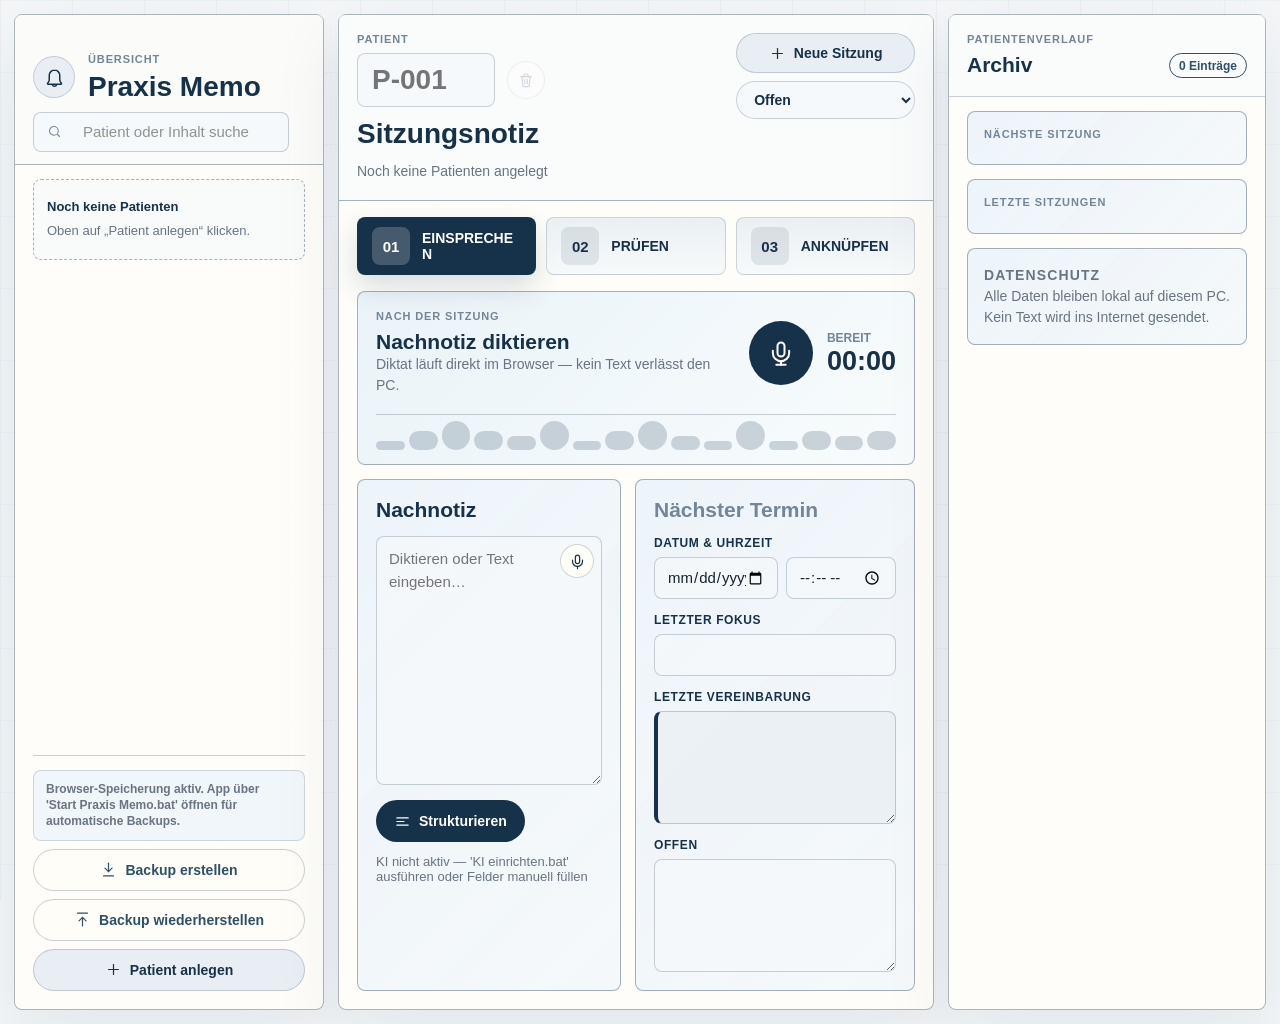
==== index.html @ d96a5ecb "Security-Härtung: Host/Origin-Schutz, OpenAI-Pfad entfernt - DNS-Rebinding-Guard (Host-Header muss L" ====
<!doctype html>
<html lang="de">
  <head>
    <meta charset="UTF-8" />
    <meta name="viewport" content="width=device-width, initial-scale=1.0" />
    <title>Praxis Memo</title>
    <link rel="stylesheet" href="styles.css" />
  </head>
  <body>
    <div class="page-texture" aria-hidden="true"></div>

    <div class="app-frame">
      <aside class="sidebar" aria-label="Patientenauswahl">
        <div class="sidebar-header">
          <div class="brand">
            <div class="brand-mark" aria-hidden="true">
              <svg viewBox="0 0 24 24">
                <path d="M12 3.5c-3.3 0-6 2.7-6 6v5.1c0 1.2-.5 2.4-1.4 3.3l-.4.4c-.5.5-.2 1.3.5 1.3h14.6c.7 0 1-.8.5-1.3l-.4-.4c-.9-.9-1.4-2.1-1.4-3.3V9.5c0-3.3-2.7-6-6-6Z"></path>
                <path d="M9.5 20.2a2.7 2.7 0 0 0 5 0"></path>
              </svg>
            </div>
            <div>
              <p class="eyebrow">Übersicht</p>
              <h1>Praxis Memo</h1>
            </div>
          </div>

          <label class="search-shell">
            <svg viewBox="0 0 24 24" aria-hidden="true">
              <circle cx="11" cy="11" r="7"></circle>
              <path d="m20 20-3.2-3.2"></path>
            </svg>
            <input id="patientSearch" type="search" placeholder="Patient oder Inhalt suchen" autocomplete="off" />
          </label>
        </div>

        <div class="patient-list" id="patientList"></div>

        <div class="side-actions">
          <div class="storage-status" id="storageStatus">Verbindung wird geprüft…</div>
          <button class="quiet-action" type="button" id="backupButton">
            <svg viewBox="0 0 24 24" aria-hidden="true">
              <path d="M12 3v12"></path>
              <path d="m7 10 5 5 5-5"></path>
              <path d="M5 21h14"></path>
            </svg>
            Backup erstellen
          </button>
          <button class="quiet-action" type="button" id="restoreButton">
            <svg viewBox="0 0 24 24" aria-hidden="true">
              <path d="M12 21v-12"></path>
              <path d="m7 14 5-5 5 5"></path>
              <path d="M5 3h14"></path>
            </svg>
            Backup wiederherstellen
          </button>
          <input type="file" id="restoreInput" accept="application/json" hidden />
          <button class="soft-action" type="button" id="addPatientButton">
            <svg viewBox="0 0 24 24" aria-hidden="true">
              <path d="M12 5v14"></path>
              <path d="M5 12h14"></path>
            </svg>
            Patient anlegen
          </button>
        </div>
      </aside>

      <main class="workspace">
        <header class="topbar">
          <div class="hero-copy">
            <p class="eyebrow">Patient</p>
            <div class="compact-title">
              <input id="patientIdInput" class="patient-id-input" type="text" aria-label="Patientenkürzel" placeholder="P-001" />
              <button class="delete-patient-button" id="deletePatientButton" type="button" aria-label="Patient löschen" title="Patient löschen">
                <svg viewBox="0 0 24 24" aria-hidden="true">
                  <path d="M4 7h16"></path>
                  <path d="M9 7V5a2 2 0 0 1 2-2h2a2 2 0 0 1 2 2v2"></path>
                  <path d="M18 7l-1 13a2 2 0 0 1-2 2H9a2 2 0 0 1-2-2L6 7"></path>
                  <path d="M10 11v7"></path>
                  <path d="M14 11v7"></path>
                </svg>
              </button>
              <h2>Sitzungsnotiz</h2>
            </div>
            <p class="muted" id="patientMeta">Kein Patient ausgewählt</p>
          </div>
          <div class="top-actions">
            <button class="soft-action new-session-action" type="button" id="newSessionButton">
              <svg viewBox="0 0 24 24" aria-hidden="true">
                <path d="M12 5v14"></path>
                <path d="M5 12h14"></path>
              </svg>
              Neue Sitzung
            </button>
            <div class="status-help">
              <select id="statusSelect" class="status-select" aria-label="Bearbeitungsstatus" aria-describedby="statusTooltip">
                <option value="Offen">Offen</option>
                <option value="Entwurf">Entwurf</option>
                <option value="Geprüft">Geprüft</option>
              </select>
              <div class="status-tooltip" id="statusTooltip" role="tooltip">
                <p><strong>Offen</strong> muss noch ergänzt werden.</p>
                <p><strong>Entwurf</strong> ist gespeichert, aber nicht fachlich geprüft.</p>
                <p><strong>Geprüft</strong> wurde bewusst kontrolliert.</p>
              </div>
            </div>
          </div>
        </header>

        <nav class="workflow-nav" aria-label="Workflow">
          <button class="workflow-step active" type="button" data-step="record">
            <span>01</span>
            <strong>Einsprechen</strong>
          </button>
          <button class="workflow-step" type="button" data-step="review">
            <span>02</span>
            <strong>Prüfen</strong>
          </button>
          <button class="workflow-step" type="button" data-step="prep">
            <span>03</span>
            <strong>Anknüpfen</strong>
          </button>
        </nav>

        <section class="step-panel active" id="recordPanel" aria-label="Einsprechen">
          <div class="record-panel">
            <div>
              <p class="eyebrow">Nach der Sitzung</p>
              <h3>Nachnotiz diktieren</h3>
              <p class="muted">Diktat läuft direkt im Browser — kein Text verlässt den PC.</p>
            </div>

            <div class="recorder">
              <button class="record-button" id="recordButton" type="button" aria-label="Diktat starten">
                <svg viewBox="0 0 24 24" aria-hidden="true">
                  <path d="M12 3a3 3 0 0 0-3 3v6a3 3 0 0 0 6 0V6a3 3 0 0 0-3-3Z"></path>
                  <path d="M19 10v2a7 7 0 0 1-14 0v-2"></path>
                  <path d="M12 19v3"></path>
                  <path d="M8 22h8"></path>
                </svg>
              </button>
              <div>
                <span id="recordStatus">Bereit</span>
                <strong id="recordTimer">00:00</strong>
              </div>
            </div>

            <div class="wave" id="waveform" aria-hidden="true">
              <span></span><span></span><span></span><span></span><span></span><span></span><span></span><span></span>
              <span></span><span></span><span></span><span></span><span></span><span></span><span></span><span></span>
            </div>
          </div>

          <div class="editor-grid">
            <article class="panel transcript-panel">
              <div class="panel-head">
                <div>
                  <h3>Nachnotiz</h3>
                </div>
              </div>
              <textarea id="transcriptInput" class="large-input" data-field="transcript" rows="10" placeholder="Diktieren oder Text eingeben…"></textarea>
              <div class="action-row">
                <button class="primary-action" type="button" id="structureButton">
                  <svg viewBox="0 0 24 24" aria-hidden="true">
                    <path d="M4 7h16"></path>
                    <path d="M4 12h10"></path>
                    <path d="M4 17h16"></path>
                  </svg>
                  Strukturieren
                </button>
                <span id="processingStatus">Noch nicht verarbeitet</span>
                <span class="ki-status" id="kiStatus"></span>
                <span class="length-warning" id="lengthWarning"></span>
              </div>
            </article>

            <article class="panel details-panel no-field-dictation">
              <h3>Nächster Termin</h3>
              <div class="field">
                <span>Datum &amp; Uhrzeit</span>
                <div class="date-time-row">
                  <label>
                    <span class="sr-only">Datum des Folgetermins</span>
                    <input type="date" data-field="nextDate" />
                  </label>
                  <label>
                    <span class="sr-only">Uhrzeit des Folgetermins</span>
                    <input type="time" data-field="nextTime" />
                  </label>
                </div>
              </div>
              <label class="field">
                <span>Letzter Fokus</span>
                <input type="text" data-field="focus" />
              </label>
              <label class="field important-field">
                <span>Letzte Vereinbarung</span>
                <textarea data-field="agreement" rows="4"></textarea>
              </label>
              <label class="field">
                <span>Offen</span>
                <textarea data-field="open" rows="4"></textarea>
              </label>
            </article>
          </div>
        </section>

        <section class="step-panel" id="reviewPanel" aria-label="Prüfen">
          <article class="panel">
            <div class="panel-head">
              <div>
                <p class="eyebrow">Geprüfter Entwurf</p>
                <h3>Strukturierte Nachnotiz</h3>
              </div>
              <button class="primary-action" type="button" id="approveButton">
                <svg viewBox="0 0 24 24" aria-hidden="true">
                  <path d="m20 6-11 11-5-5"></path>
                </svg>
                Geprüft speichern
              </button>
            </div>

            <div class="summary-editor">
              <label class="summary-card">
                <span>Kernpunkte</span>
                <textarea data-summary="core" rows="5"></textarea>
              </label>
              <label class="summary-card priority">
                <span>Absprachen</span>
                <textarea data-summary="agreement" rows="5"></textarea>
              </label>
              <label class="summary-card priority">
                <span>Offene Punkte</span>
                <textarea data-summary="open" rows="5"></textarea>
              </label>
              <label class="summary-card">
                <span>Beobachtungsfokus</span>
                <textarea data-summary="watch" rows="5"></textarea>
              </label>
            </div>
          </article>
        </section>

        <section class="step-panel" id="prepPanel" aria-label="Anknüpfen">
          <div class="prep-grid">
            <article class="panel prep-focus">
              <p class="eyebrow">Vor dem Termin</p>
              <h3>Vorbereitung</h3>
              <label class="field important-field">
                <span>Woran direkt anknüpfen?</span>
                <textarea data-prep="anchor" rows="4"></textarea>
              </label>
              <label class="field">
                <span>Zu Beginn fragen</span>
                <textarea data-prep="opening" rows="4"></textarea>
              </label>
              <label class="field">
                <span>Vorsicht / fachlich prüfen</span>
                <textarea data-prep="caution" rows="4"></textarea>
              </label>
            </article>

            <article class="panel history-panel">
              <div class="panel-head">
                <div>
                  <p class="eyebrow">Archiv</p>
                  <h3>Verlauf</h3>
                </div>
                <span class="status-badge" id="sessionCountBadge">0 Einträge</span>
              </div>
              <div class="session-timeline" id="sessionHistory" aria-label="Archivierte Sitzungen"></div>
            </article>
          </div>
        </section>
      </main>

      <aside class="context-panel" aria-label="Kurzkontext">
        <div class="context-heading">
          <p class="eyebrow">Patientenverlauf</p>
          <div class="context-heading-row">
            <h2>Archiv</h2>
            <span class="status-badge" id="contextSessionCount">0 Einträge</span>
          </div>
        </div>

        <article class="context-block priority-context">
          <p class="eyebrow">Nächste Sitzung</p>
          <div class="prep-brief" id="contextPrepBrief"></div>
        </article>

        <article class="context-block">
          <p class="eyebrow">Letzte Sitzungen</p>
          <div class="compact-history" id="contextHistory"></div>
        </article>

        <article class="context-block privacy-context">
          <p class="eyebrow">Datenschutz</p>
          <p>Alle Daten bleiben lokal auf diesem PC. Kein Text wird ins Internet gesendet.</p>
        </article>
      </aside>
    </div>

    <div class="toast" id="toast" role="status" aria-live="polite"></div>

    <script src="app.js"></script>
  </body>
</html>
---- styles.css ----
:root {
  --page: #f4f6f8;
  --paper: #fffefd;
  --paper-soft: #f1f5f8;
  --sage: #dbe5ec;
  --sage-soft: #e8eef3;
  --sage-pale: #f6f9fb;
  --box-blue: rgba(235, 243, 249, 0.88);
  --box-blue-soft: rgba(244, 248, 251, 0.9);
  --forest: #16324a;
  --forest-soft: #2d506a;
  --moss: #718698;
  --mint: #cbd8e2;
  --stone: #687582;
  --ink: #17222d;
  --line: rgba(22, 50, 74, 0.22);
  --line-strong: rgba(22, 50, 74, 0.36);
  --amber: #8b6a37;
  --red: #9c4f45;
  --shadow: 0 24px 70px rgba(22, 50, 74, 0.08);
  --radius: 8px;
  --text-eyebrow: 11px;
  --text-label: 12px;
  --text-small: 13px;
  --text-body: 14px;
  --text-field: 15px;
  --text-list-title: 18px;
  --text-card-title: 21px;
  --text-page-title: 28px;
  --text-counter: 27px;
  color-scheme: light;
}

* {
  box-sizing: border-box;
}

html {
  min-height: 100%;
}

body {
  min-height: 100vh;
  margin: 0;
  overflow-x: hidden;
  background: var(--page);
  color: var(--ink);
  font-family: -apple-system, BlinkMacSystemFont, "SF Pro Text", "Segoe UI", sans-serif;
  font-size: var(--text-body);
  letter-spacing: 0;
}

body::before {
  position: fixed;
  inset: 0;
  z-index: -2;
  background:
    linear-gradient(90deg, rgba(22, 50, 74, 0.032) 1px, transparent 1px) 0 0 / 72px 72px,
    linear-gradient(180deg, rgba(22, 50, 74, 0.026) 1px, transparent 1px) 0 0 / 72px 72px;
  content: "";
}

button,
input,
textarea,
select {
  font: inherit;
}

button {
  cursor: pointer;
}

button,
input,
textarea,
select {
  outline: none;
}

button:focus-visible,
input:focus-visible,
textarea:focus-visible,
select:focus-visible {
  outline: 2px solid rgba(22, 50, 74, 0.42);
  outline-offset: 2px;
}

textarea {
  resize: vertical;
}

svg {
  display: block;
  fill: none;
  stroke: currentColor;
  stroke-linecap: round;
  stroke-linejoin: round;
  stroke-width: 1.7;
}

.sr-only {
  position: absolute;
  width: 1px;
  height: 1px;
  padding: 0;
  overflow: hidden;
  clip: rect(0, 0, 0, 0);
  white-space: nowrap;
  border: 0;
}

.page-texture {
  position: fixed;
  inset: 0;
  z-index: -1;
  opacity: 0.14;
  pointer-events: none;
  background-image:
    repeating-linear-gradient(0deg, rgba(255, 255, 255, 0.5) 0 1px, transparent 1px 4px),
    repeating-linear-gradient(90deg, rgba(22, 50, 74, 0.03) 0 1px, transparent 1px 5px);
  mix-blend-mode: multiply;
}

.app-frame {
  display: grid;
  grid-template-columns: 310px minmax(0, 1fr) 318px;
  gap: 14px;
  min-height: 100vh;
  padding: 14px;
}

.sidebar,
.workspace,
.context-panel {
  min-width: 0;
  border: 1px solid var(--line-strong);
  border-radius: var(--radius);
  background: rgba(255, 254, 249, 0.9);
  box-shadow: var(--shadow);
}

.sidebar {
  display: flex;
  flex-direction: column;
  gap: 14px;
  padding: 18px;
}

.sidebar-header {
  display: grid;
  gap: 10px;
  min-height: 150px;
  margin: -18px -18px 0;
  padding: 38px 18px 12px;
  border-bottom: 1px solid var(--line-strong);
  background: rgba(246, 249, 251, 0.45);
}

.brand {
  display: flex;
  align-items: center;
  gap: 13px;
}

.brand-mark {
  display: grid;
  width: 42px;
  height: 42px;
  flex: 0 0 auto;
  place-items: center;
  border: 1px solid rgba(22, 50, 74, 0.18);
  border-radius: 50%;
  background: var(--sage-soft);
  color: var(--forest);
}

.brand-mark svg {
  width: 21px;
  height: 21px;
}

.eyebrow {
  margin: 0 0 7px;
  color: var(--moss);
  font-size: var(--text-eyebrow);
  font-weight: 730;
  letter-spacing: 0.08em;
  line-height: 1.2;
  text-transform: uppercase;
}

h1,
h2,
h3,
p {
  margin-top: 0;
}

h1,
h2,
h3 {
  color: var(--forest);
  font-family: -apple-system, BlinkMacSystemFont, "SF Pro Display", "Segoe UI", sans-serif;
  font-weight: 720;
  letter-spacing: 0;
}

h1 {
  margin-bottom: 0;
  font-size: var(--text-page-title);
  line-height: 1;
}

h2 {
  margin: 0;
  font-size: var(--text-page-title);
  line-height: 1.08;
}

h3 {
  margin-bottom: 0;
  font-size: var(--text-card-title);
  line-height: 1.15;
}

.muted {
  margin-bottom: 0;
  color: var(--stone);
  font-size: var(--text-body);
  line-height: 1.48;
}

.dot {
  width: 8px;
  height: 8px;
  margin-top: 5px;
  border-radius: 50%;
  background: #b99658;
}

.search-shell {
  display: flex;
  align-items: center;
  gap: 9px;
  width: min(256px, 100%);
  height: 40px;
  padding: 0 13px;
  border: 1px solid var(--line);
  border-radius: var(--radius);
  background: var(--sage-pale);
}

.search-shell svg {
  width: 17px;
  height: 17px;
  color: var(--moss);
}

.search-shell input {
  width: 100%;
  min-width: 0;
  border: 0;
  background: transparent;
  color: var(--ink);
}

.search-shell input::placeholder {
  color: rgba(110, 116, 107, 0.76);
}

.calendar-sync {
  display: grid;
  gap: 6px;
  padding: 10px;
  border: 1px solid var(--line);
  border-radius: var(--radius);
  background: linear-gradient(135deg, rgba(235, 243, 249, 0.78), rgba(246, 249, 251, 0.88));
}

.sync-action {
  min-height: 36px;
  justify-content: flex-start;
  padding: 0 12px;
  border-radius: var(--radius);
  font-size: var(--text-small);
}

.sync-action svg {
  width: 16px;
  height: 16px;
}

.calendar-sync span {
  color: var(--moss);
  font-size: var(--text-label);
  line-height: 1.3;
}

.patient-list {
  display: grid;
  gap: 16px;
  overflow: auto;
}

.day-group {
  display: grid;
  gap: 8px;
}

.day-heading {
  display: flex;
  align-items: center;
  justify-content: space-between;
  gap: 12px;
  padding: 0 2px 6px;
  border-bottom: 1px solid var(--line-strong);
  cursor: pointer;
  list-style: none;
}

.day-heading::-webkit-details-marker {
  display: none;
}

.day-heading::marker {
  content: "";
}

.day-heading .day-title {
  display: inline-flex;
  min-width: 0;
  gap: 7px;
  align-items: baseline;
}

.day-heading .day-name {
  color: var(--forest);
  font-size: var(--text-small);
  font-weight: 820;
  letter-spacing: 0.06em;
  text-transform: uppercase;
}

.day-heading .day-date {
  color: var(--stone);
  font-size: var(--text-eyebrow);
  font-weight: 700;
  letter-spacing: 0.04em;
  white-space: nowrap;
}

.day-heading em {
  color: var(--stone);
  font-size: var(--text-label);
  font-style: normal;
  font-weight: 680;
  margin-left: auto;
}

.day-heading::after {
  width: 8px;
  height: 8px;
  border-right: 2px solid var(--moss);
  border-bottom: 2px solid var(--moss);
  content: "";
  transform: rotate(45deg) translateY(-1px);
  transition: transform 170ms ease;
}

.day-group:not([open]) .day-heading::after {
  transform: rotate(-45deg) translateY(1px);
}

.day-group.empty {
  opacity: 0.68;
}

.patient-button {
  position: relative;
  display: grid;
  grid-template-columns: minmax(0, 1fr) auto;
  gap: 7px 10px;
  width: 100%;
  padding: 14px 13px 14px 16px;
  border: 1px solid transparent;
  border-radius: var(--radius);
  background: transparent;
  color: var(--ink);
  text-align: left;
  transition: background 180ms ease, border-color 180ms ease, box-shadow 180ms ease, transform 180ms ease;
}

.patient-button:hover {
  border-color: rgba(22, 50, 74, 0.14);
  background: rgba(232, 238, 243, 0.78);
}

.patient-button.active {
  border-color: rgba(22, 50, 74, 0.36);
  background: linear-gradient(90deg, rgba(203, 216, 226, 0.92), rgba(246, 249, 251, 0.96));
  box-shadow: inset 4px 0 0 var(--forest), 0 12px 30px rgba(22, 50, 74, 0.1);
}

.patient-button.is-cancelled {
  opacity: 0.72;
}

.patient-button.is-cancelled strong,
.patient-button.is-cancelled .patient-focus {
  color: var(--stone);
}

.patient-button.active::after {
  grid-column: 1 / -1;
  color: var(--forest);
  content: "ausgewählt";
  font-size: var(--text-eyebrow);
  font-weight: 730;
  letter-spacing: 0.06em;
  text-transform: uppercase;
}

.patient-button strong {
  overflow-wrap: anywhere;
  color: var(--forest);
  font-size: var(--text-list-title);
  line-height: 1;
}

.patient-button span {
  color: var(--stone);
  font-size: var(--text-small);
  line-height: 1.35;
}

.patient-button .patient-focus {
  grid-column: 1 / -1;
}

.calendar-status {
  display: inline-flex;
  width: fit-content;
  min-height: 24px;
  align-items: center;
  justify-self: end;
  padding: 4px 8px;
  border: 1px solid rgba(139, 106, 55, 0.26);
  border-radius: 999px;
  background: rgba(255, 249, 235, 0.8);
  color: var(--amber);
  font-size: var(--text-label);
  font-weight: 740;
  line-height: 1;
}

.patient-button.is-cancelled .calendar-status {
  border-color: rgba(156, 79, 69, 0.26);
  background: rgba(156, 79, 69, 0.08);
  color: var(--red);
}

.calendar-note {
  grid-column: 1 / -1;
  color: var(--moss);
  font-size: var(--text-small);
}

.mini-status,
.status-badge {
  display: inline-flex;
  width: fit-content;
  min-height: 25px;
  align-items: center;
  padding: 4px 9px;
  border: 1px solid currentColor;
  border-radius: 999px;
  color: var(--forest-soft);
  font-size: var(--text-label);
  font-weight: 720;
  line-height: 1;
  white-space: nowrap;
}

.side-actions {
  display: grid;
  gap: 8px;
  margin-top: auto;
  padding-top: 14px;
  border-top: 1px solid var(--line);
}

.storage-status {
  padding: 10px 12px;
  border: 1px solid rgba(22, 50, 74, 0.16);
  border-radius: var(--radius);
  background: rgba(235, 243, 249, 0.72);
  color: var(--stone);
  font-size: var(--text-label);
  font-weight: 680;
  line-height: 1.35;
}

.soft-action,
.quiet-action,
.primary-action {
  display: inline-flex;
  align-items: center;
  justify-content: center;
  gap: 8px;
  min-height: 42px;
  border-radius: 999px;
  font-weight: 720;
  transition: background 170ms ease, color 170ms ease, border-color 170ms ease, transform 170ms ease;
}

.soft-action {
  border: 1px solid rgba(22, 50, 74, 0.2);
  background: var(--sage-soft);
  color: var(--forest);
}

.soft-action:hover,
.quiet-action:hover {
  border-color: rgba(22, 50, 74, 0.34);
  background: var(--sage);
  transform: translateY(-1px);
}

.soft-action svg,
.quiet-action svg,
.primary-action svg {
  width: 17px;
  height: 17px;
}

.quiet-action {
  border: 1px solid var(--line);
  background: rgba(255, 254, 249, 0.74);
  color: var(--forest-soft);
  padding: 0 14px;
}

.workspace {
  padding: 18px;
}

.topbar {
  display: flex;
  align-items: flex-start;
  justify-content: space-between;
  gap: 16px;
  min-height: 150px;
  margin: -18px -18px 16px;
  padding: 18px;
  border-bottom: 1px solid var(--line-strong);
  background: rgba(246, 249, 251, 0.58);
}

.hero-copy {
  min-width: 0;
}

.compact-title {
  display: flex;
  flex-wrap: wrap;
  gap: 12px;
  align-items: center;
}

.patient-id-input {
  width: 138px;
  min-height: 54px;
  padding: 0 14px;
  border: 1px solid rgba(22, 50, 74, 0.2);
  border-radius: var(--radius);
  background: var(--sage-pale);
  color: var(--forest);
  font-size: var(--text-page-title);
  font-weight: 800;
  line-height: 1.08;
}

.hero-copy .muted {
  margin-top: 12px;
}

.top-actions {
  position: relative;
  display: grid;
  width: min(188px, 100%);
  gap: 8px;
  align-items: stretch;
  justify-items: stretch;
}

.status-help {
  position: relative;
  width: 100%;
}

.status-select {
  width: 100%;
  min-height: 38px;
  padding: 0 34px 0 13px;
  border: 1px solid rgba(22, 50, 74, 0.2);
  border-radius: 999px;
  background: var(--sage-pale);
  color: var(--forest);
  font-weight: 720;
}

.new-session-action {
  width: 100%;
  min-height: 40px;
  padding: 0 14px;
  white-space: nowrap;
}

.status-tooltip {
  position: absolute;
  top: calc(100% + 10px);
  right: 0;
  z-index: 10;
  display: grid;
  gap: 5px;
  width: min(310px, 78vw);
  padding: 12px 13px;
  border: 1px solid var(--line-strong);
  border-radius: var(--radius);
  background: rgba(255, 254, 249, 0.98);
  box-shadow: 0 18px 42px rgba(22, 50, 74, 0.14);
  color: var(--stone);
  font-size: var(--text-label);
  line-height: 1.35;
  opacity: 0;
  pointer-events: none;
  transform: translateY(-4px);
  visibility: hidden;
  transition: opacity 160ms ease, transform 160ms ease, visibility 160ms ease;
}

.status-tooltip p {
  margin: 0;
}

.status-tooltip strong {
  color: var(--forest);
  font-weight: 820;
}

.status-help:hover .status-tooltip,
.status-help:focus-within .status-tooltip {
  opacity: 1;
  transform: translateY(0);
  visibility: visible;
}

.workflow-nav {
  display: grid;
  grid-template-columns: repeat(3, minmax(0, 1fr));
  gap: 10px;
  margin-bottom: 16px;
}

.workflow-step {
  display: grid;
  grid-template-columns: auto minmax(0, 1fr);
  gap: 12px;
  align-items: center;
  min-height: 58px;
  padding: 0 14px;
  border: 1px solid rgba(22, 50, 74, 0.18);
  border-radius: var(--radius);
  background: linear-gradient(180deg, rgba(232, 238, 243, 0.9), rgba(246, 249, 251, 0.9));
  color: var(--forest);
  text-align: left;
  transition: background 170ms ease, color 170ms ease, border-color 170ms ease, box-shadow 170ms ease, transform 170ms ease;
}

.workflow-step:hover {
  border-color: rgba(22, 50, 74, 0.3);
  background: var(--sage);
}

.workflow-step.active {
  border-color: rgba(22, 50, 74, 0.42);
  background: var(--forest);
  color: var(--paper);
  box-shadow: 0 12px 28px rgba(22, 50, 74, 0.16);
}

.workflow-step span {
  display: grid;
  width: 38px;
  height: 38px;
  place-items: center;
  border-radius: var(--radius);
  background: rgba(22, 50, 74, 0.1);
  color: var(--forest);
  font-size: var(--text-field);
  font-weight: 800;
}

.workflow-step.active span {
  background: rgba(255, 254, 249, 0.2);
  color: var(--paper);
}

.workflow-step strong {
  overflow-wrap: anywhere;
  font-size: var(--text-body);
  font-weight: 760;
  text-transform: uppercase;
}

.step-panel {
  display: none;
}

.step-panel.active {
  display: block;
}

.record-panel,
.panel,
.context-block {
  border: 1px solid var(--line-strong);
  border-radius: var(--radius);
  background: linear-gradient(135deg, var(--box-blue), var(--box-blue-soft));
}

.record-panel {
  display: grid;
  grid-template-columns: minmax(0, 1fr) auto;
  gap: 18px 24px;
  align-items: center;
  margin-bottom: 14px;
  padding: 18px;
  background: linear-gradient(135deg, rgba(232, 242, 249, 0.9), rgba(247, 251, 253, 0.9));
}

.recorder {
  display: flex;
  align-items: center;
  justify-content: flex-end;
  gap: 14px;
}

.record-button {
  display: grid;
  width: 64px;
  height: 64px;
  place-items: center;
  border: 1px solid rgba(22, 50, 74, 0.22);
  border-radius: 50%;
  background: var(--forest);
  color: var(--paper);
  transition: background 170ms ease, transform 170ms ease, border-color 170ms ease;
}

.record-button:hover,
.primary-action:hover {
  transform: translateY(-1px);
}

.record-button.recording {
  background: var(--red);
}

.record-button svg {
  width: 28px;
  height: 28px;
}

.recorder span {
  display: block;
  color: var(--moss);
  font-size: var(--text-label);
  font-weight: 760;
  text-transform: uppercase;
}

.recorder strong {
  display: block;
  margin-top: 3px;
  color: var(--forest);
  font-size: var(--text-counter);
  font-variant-numeric: tabular-nums;
  line-height: 1;
}

.wave {
  grid-column: 1 / -1;
  display: grid;
  grid-template-columns: repeat(16, 1fr);
  gap: 4px;
  height: 32px;
  align-items: end;
  padding-top: 6px;
  border-top: 1px solid var(--line);
}

.wave span {
  display: block;
  height: 9px;
  border-radius: 999px;
  background: rgba(113, 134, 152, 0.34);
  transition: height 160ms ease, background 160ms ease;
}

.wave.active span {
  animation: wave 760ms ease-in-out infinite;
  background: rgba(22, 50, 74, 0.72);
}

.wave span:nth-child(2n) {
  height: 19px;
  animation-delay: 80ms;
}

.wave span:nth-child(3n) {
  height: 29px;
  animation-delay: 130ms;
}

.wave span:nth-child(5n) {
  height: 14px;
  animation-delay: 210ms;
}

@keyframes wave {
  0%,
  100% {
    transform: scaleY(0.62);
  }
  50% {
    transform: scaleY(1.16);
  }
}

.editor-grid,
.prep-grid {
  display: grid;
  grid-template-columns: minmax(0, 1.04fr) minmax(280px, 0.96fr);
  gap: 14px;
}

.panel {
  padding: 18px;
}

.panel-head {
  display: flex;
  align-items: flex-start;
  justify-content: space-between;
  gap: 12px;
  margin-bottom: 14px;
}

.field {
  display: grid;
  gap: 7px;
  margin-top: 14px;
}

.dictation-shell {
  position: relative;
}

.field span,
.summary-card span {
  color: var(--forest);
  font-size: var(--text-label);
  font-weight: 780;
  letter-spacing: 0.05em;
  text-transform: uppercase;
}

.details-panel h3 {
  color: var(--moss);
}

input,
textarea {
  width: 100%;
  border: 1px solid var(--line);
  border-radius: var(--radius);
  background: rgba(246, 249, 251, 0.78);
  color: var(--ink);
  font-size: var(--text-field);
  line-height: 1.48;
}

input {
  min-height: 42px;
  padding: 0 12px;
}

.date-time-row {
  display: grid;
  grid-template-columns: minmax(0, 1.2fr) minmax(110px, 0.8fr);
  gap: 8px;
}

.date-time-row label {
  display: block;
}

textarea {
  padding: 11px 12px;
}

.dictation-shell input,
.dictation-shell textarea {
  padding-right: 52px;
}

.field-dictate-button {
  position: absolute;
  top: 8px;
  right: 8px;
  display: grid;
  width: 34px;
  height: 34px;
  place-items: center;
  border: 1px solid rgba(22, 50, 74, 0.2);
  border-radius: 50%;
  background: rgba(255, 254, 249, 0.88);
  color: var(--forest);
  transition: background 170ms ease, border-color 170ms ease, color 170ms ease, transform 170ms ease;
}

.field-dictate-button:hover {
  border-color: rgba(22, 50, 74, 0.36);
  background: var(--sage);
  transform: translateY(-1px);
}

.field-dictate-button.recording {
  border-color: rgba(156, 79, 69, 0.36);
  background: var(--red);
  color: var(--paper);
}

.field-dictate-button svg {
  width: 17px;
  height: 17px;
}

input:focus,
textarea:focus {
  border-color: rgba(22, 50, 74, 0.36);
  background: var(--paper);
}

.large-input {
  min-height: 244px;
  font-size: var(--text-field);
  line-height: 1.5;
}

.important-field textarea,
.summary-card.priority textarea,
.priority-context textarea {
  border-left: 4px solid var(--forest);
  background: rgba(232, 238, 243, 0.7);
}

.action-row {
  display: flex;
  flex-wrap: wrap;
  align-items: center;
  gap: 12px;
  margin-top: 12px;
}

.action-row span {
  color: var(--stone);
  font-size: var(--text-small);
}

.primary-action {
  padding: 0 17px;
  border: 1px solid rgba(22, 50, 74, 0.28);
  background: var(--forest);
  color: var(--paper);
}

.primary-action:hover {
  border-color: rgba(22, 50, 74, 0.38);
  background: var(--sage);
  color: var(--forest);
}

.summary-editor {
  display: grid;
  grid-template-columns: repeat(2, minmax(0, 1fr));
  gap: 14px;
}

.summary-card {
  display: grid;
  gap: 8px;
  padding: 14px;
  border: 1px solid var(--line);
  border-radius: var(--radius);
  background: linear-gradient(135deg, var(--box-blue), var(--box-blue-soft));
}

.summary-card.priority {
  background: linear-gradient(135deg, rgba(226, 238, 247, 0.92), rgba(242, 248, 252, 0.92));
}

.history-panel .panel-head {
  align-items: center;
}

.session-timeline {
  display: grid;
  gap: 10px;
}

.session-item {
  overflow: hidden;
  border: 1px solid var(--line);
  border-radius: var(--radius);
  background: rgba(246, 249, 251, 0.72);
}

.session-item[open] {
  background: linear-gradient(135deg, rgba(226, 238, 247, 0.92), rgba(246, 249, 251, 0.94));
}

.session-summary {
  display: grid;
  grid-template-columns: auto minmax(0, 1fr) auto;
  gap: 8px;
  align-items: center;
  padding: 12px;
  cursor: pointer;
  list-style: none;
}

.session-summary::-webkit-details-marker {
  display: none;
}

.session-summary::marker {
  content: "";
}

.session-date {
  color: var(--forest);
  font-size: var(--text-small);
  font-weight: 780;
  white-space: nowrap;
}

.session-summary strong {
  overflow: hidden;
  color: var(--ink);
  font-size: var(--text-body);
  font-weight: 720;
  text-overflow: ellipsis;
  white-space: nowrap;
}

.session-fields {
  display: grid;
  gap: 10px;
  padding: 0 12px 12px;
  border-top: 1px solid var(--line);
}

.session-fields .field {
  margin-top: 10px;
}

.session-fields textarea {
  min-height: 92px;
}

.session-transcript textarea {
  min-height: 122px;
}

.empty-history {
  display: grid;
  gap: 4px;
  padding: 13px;
  border: 1px dashed var(--line-strong);
  border-radius: var(--radius);
  background: rgba(246, 249, 251, 0.68);
  color: var(--stone);
  line-height: 1.45;
}

.empty-history strong {
  color: var(--forest);
}

.context-panel {
  display: flex;
  flex-direction: column;
  gap: 14px;
  padding: 0 18px 18px;
}

.context-heading {
  margin: 0 -18px;
  padding: 18px;
  border-bottom: 1px solid var(--line);
  background: rgba(246, 249, 251, 0.58);
}

.context-heading h2 {
  font-size: var(--text-card-title);
}

.context-heading-row {
  display: flex;
  gap: 10px;
  align-items: center;
  justify-content: space-between;
}

.context-block {
  border-color: var(--line-strong);
  padding: 16px;
  background: linear-gradient(135deg, var(--box-blue), var(--box-blue-soft));
}

.context-block textarea {
  min-height: 118px;
  margin-top: 4px;
}

.soft-context {
  background: linear-gradient(135deg, rgba(226, 238, 247, 0.9), rgba(242, 248, 252, 0.9));
}

.prep-brief {
  display: grid;
  gap: 10px;
}

.prep-brief p,
.compact-history-item p {
  margin: 0;
  color: var(--stone);
  font-size: var(--text-body);
  line-height: 1.45;
}

.prep-brief strong {
  display: block;
  margin-bottom: 3px;
  color: var(--forest);
  font-size: var(--text-label);
  font-weight: 780;
  letter-spacing: 0.05em;
  text-transform: uppercase;
}

.compact-history {
  display: grid;
  gap: 8px;
}

.compact-history-item {
  display: grid;
  gap: 4px;
  padding: 11px;
  border: 1px solid var(--line);
  border-radius: var(--radius);
  background: rgba(246, 249, 251, 0.72);
}

.compact-history-item span {
  color: var(--moss);
  font-size: var(--text-label);
  font-weight: 740;
}

.compact-history-item strong {
  overflow-wrap: anywhere;
  color: var(--forest);
  font-size: var(--text-small);
  line-height: 1.32;
}

.privacy-context p {
  margin: 0;
  color: var(--stone);
  font-size: var(--text-body);
  line-height: 1.5;
}

.compact-list {
  display: grid;
  gap: 8px;
  margin: 0;
  padding: 0;
  list-style: none;
}

.compact-list li {
  position: relative;
  padding-left: 20px;
  color: var(--stone);
  font-size: var(--text-body);
  line-height: 1.4;
}

.compact-list li::before {
  position: absolute;
  left: 0;
  top: 3px;
  width: 12px;
  height: 12px;
  border: 1px solid var(--moss);
  border-radius: 50%;
  content: "";
}

.toast {
  position: fixed;
  right: 20px;
  bottom: 20px;
  z-index: 20;
  max-width: min(390px, calc(100vw - 40px));
  padding: 13px 15px;
  border: 1px solid rgba(255, 255, 255, 0.22);
  border-radius: var(--radius);
  background: rgba(22, 50, 74, 0.95);
  color: var(--paper);
  font-size: var(--text-body);
  line-height: 1.4;
  opacity: 0;
  pointer-events: none;
  transform: translateY(10px);
  transition: opacity 180ms ease, transform 180ms ease;
}

.toast.visible {
  opacity: 1;
  transform: translateY(0);
}

/* KI status indicator */
.ki-status {
  font-size: var(--text-small);
  color: var(--moss);
}

.ki-status.ki-ok {
  color: #4a7c59;
}

.ki-status.ki-off {
  color: var(--stone);
}

/* Suchtreffer-Snippet im Patient-Button */
.patient-search-hit {
  grid-column: 1 / -1;
  margin-top: 4px;
  padding: 6px 8px;
  border-left: 3px solid var(--moss);
  background: rgba(235, 243, 249, 0.55);
  color: var(--forest-soft);
  font-size: var(--text-label);
  font-style: italic;
  line-height: 1.42;
  border-radius: 3px;
}

/* Patient-Löschen-Knopf neben dem Patientenkürzel */
.delete-patient-button {
  display: grid;
  width: 38px;
  height: 38px;
  place-items: center;
  border: 1px solid var(--line);
  border-radius: 50%;
  background: rgba(255, 254, 249, 0.6);
  color: var(--moss);
  transition: background 170ms ease, color 170ms ease, border-color 170ms ease, opacity 170ms ease;
}

.delete-patient-button:hover:not(:disabled) {
  border-color: rgba(156, 79, 69, 0.42);
  background: rgba(156, 79, 69, 0.08);
  color: var(--red);
  transform: translateY(-1px);
}

.delete-patient-button:disabled {
  opacity: 0.3;
  cursor: not-allowed;
}

.delete-patient-button svg {
  width: 16px;
  height: 16px;
}

/* Transkript-Längen-Warnung */
.length-warning {
  font-size: var(--text-small);
  color: var(--moss);
}

.length-warning.warn {
  color: var(--amber);
  font-weight: 720;
}

.length-warning.crit {
  color: var(--red);
  font-weight: 720;
}

/* Empty state for patient list */
.empty-patients {
  display: grid;
  gap: 5px;
  padding: 18px 13px;
  border: 1px dashed var(--line-strong);
  border-radius: var(--radius);
  background: rgba(246, 249, 251, 0.68);
  color: var(--stone);
  line-height: 1.45;
}

.empty-patients strong {
  color: var(--forest);
  font-size: var(--text-small);
}

.empty-patients span {
  font-size: var(--text-small);
}

/* Today highlight in patient list */
.day-heading.day-today .day-name {
  color: var(--forest);
}

.day-heading.day-today {
  background: rgba(203, 216, 226, 0.28);
  border-radius: var(--radius);
  padding: 4px 4px 6px;
}

@media (max-width: 1240px) {
  .app-frame {
    grid-template-columns: 290px minmax(0, 1fr);
  }

  .context-panel {
    display: none;
  }
}

@media (max-width: 900px) {
  .app-frame {
    grid-template-columns: 1fr;
    padding: 10px;
  }

  .sidebar {
    gap: 14px;
  }

  .editor-grid,
  .prep-grid,
  .summary-editor {
    grid-template-columns: 1fr;
  }

  .record-panel {
    grid-template-columns: 1fr;
  }

  .recorder {
    justify-content: flex-start;
  }
}

@media (max-width: 580px) {
  .workspace,
  .sidebar {
    padding: 14px;
  }

  .topbar {
    display: grid;
    margin: -14px -14px 16px;
    padding: 14px;
  }

  .top-actions {
    justify-self: start;
  }

  .patient-id-input {
    width: 124px;
    min-height: 50px;
  }

  .workflow-nav {
    grid-template-columns: 1fr;
  }

  .workflow-step {
    min-height: 46px;
  }

  .date-time-row {
    grid-template-columns: 1fr;
  }

  .patient-list {
    grid-template-columns: 1fr;
  }

  .large-input {
    min-height: 210px;
  }

  .record-button {
    width: 60px;
    height: 60px;
  }
}
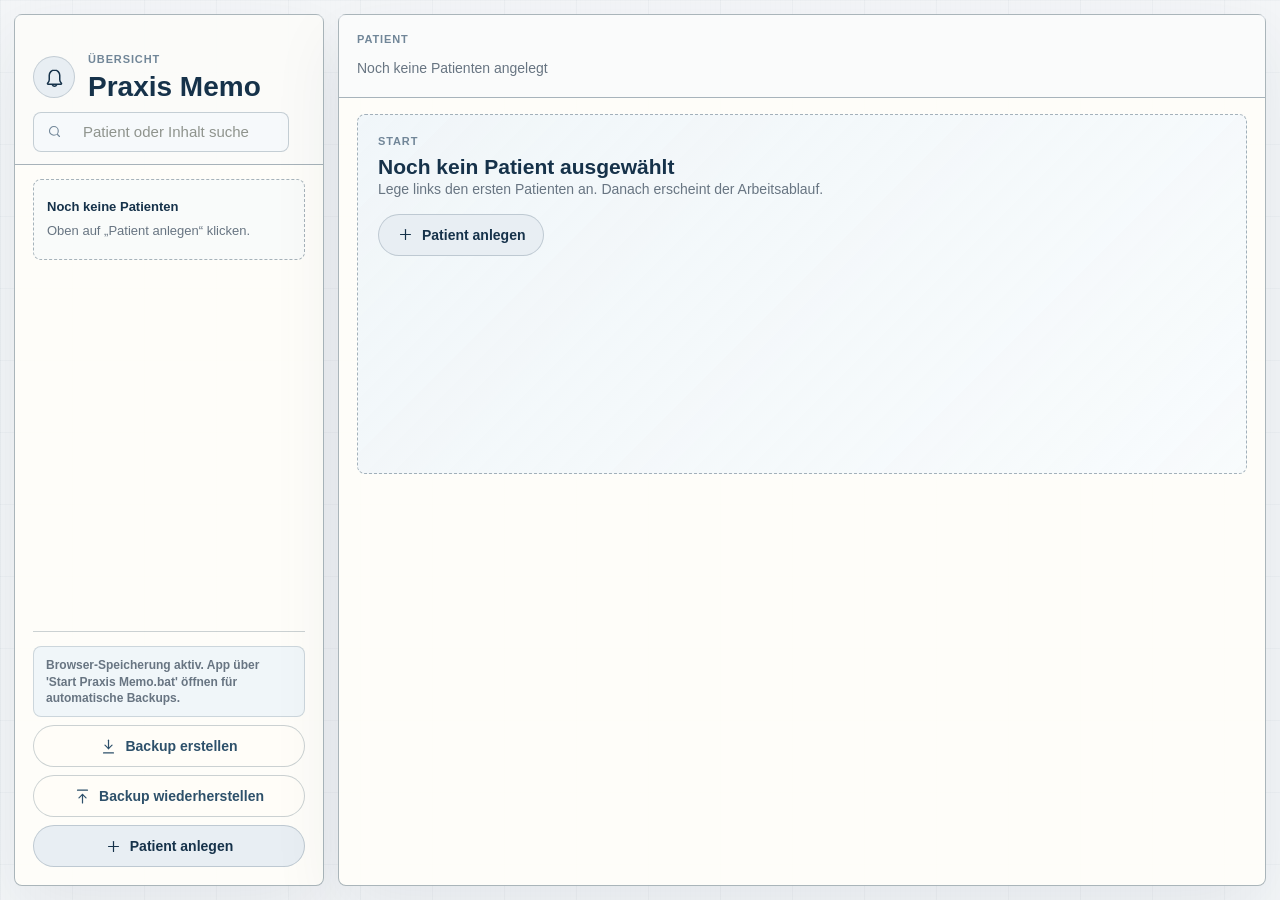
==== commit 3afea00d: "feat: v1.0.7 Patientenakte-Export + ruhigere Ansicht - Neuer "Akte drucken"-Export: lokal erzeugte, " ====
--- a/index.html
+++ b/index.html
@@ -70,7 +70,7 @@
           <div class="hero-copy">
             <p class="eyebrow">Patient</p>
             <div class="compact-title">
-              <input id="patientIdInput" class="patient-id-input" type="text" aria-label="Patientenkürzel" placeholder="P-001" />
+              <input id="patientIdInput" class="patient-id-input" type="text" aria-label="Patientenkürzel" placeholder="Kürzel" />
               <button class="delete-patient-button" id="deletePatientButton" type="button" aria-label="Patient löschen" title="Patient löschen">
                 <svg viewBox="0 0 24 24" aria-hidden="true">
                   <path d="M4 7h16"></path>
@@ -85,6 +85,15 @@
             <p class="muted" id="patientMeta">Kein Patient ausgewählt</p>
           </div>
           <div class="top-actions">
+            <button class="quiet-action export-action" type="button" id="exportPatientButton" title="Patientenakte als Druckansicht öffnen">
+              <svg viewBox="0 0 24 24" aria-hidden="true">
+                <path d="M14 3H6a2 2 0 0 0-2 2v14a2 2 0 0 0 2 2h12a2 2 0 0 0 2-2V9Z"></path>
+                <path d="M14 3v6h6"></path>
+                <path d="M8 13h8"></path>
+                <path d="M8 17h5"></path>
+              </svg>
+              Akte drucken
+            </button>
             <button class="soft-action new-session-action" type="button" id="newSessionButton">
               <svg viewBox="0 0 24 24" aria-hidden="true">
                 <path d="M12 5v14"></path>
@@ -122,6 +131,23 @@
           </button>
         </nav>
 
+        <section class="quick-prep" id="quickPrep" aria-label="Schnellblick für die nächste Sitzung"></section>
+
+        <section class="empty-workspace" aria-label="Start ohne Patient">
+          <div>
+            <p class="eyebrow">Start</p>
+            <h3>Noch kein Patient ausgewählt</h3>
+            <p class="muted">Lege links den ersten Patienten an. Danach erscheint der Arbeitsablauf.</p>
+          </div>
+          <button class="soft-action" type="button" data-add-patient-empty>
+            <svg viewBox="0 0 24 24" aria-hidden="true">
+              <path d="M12 5v14"></path>
+              <path d="M5 12h14"></path>
+            </svg>
+            Patient anlegen
+          </button>
+        </section>
+
         <section class="step-panel active" id="recordPanel" aria-label="Einsprechen">
           <div class="record-panel">
             <div>
@@ -189,18 +215,21 @@
                   </label>
                 </div>
               </div>
-              <label class="field">
-                <span>Letzter Fokus</span>
-                <input type="text" data-field="focus" />
-              </label>
-              <label class="field important-field">
-                <span>Letzte Vereinbarung</span>
-                <textarea data-field="agreement" rows="4"></textarea>
-              </label>
-              <label class="field">
-                <span>Offen</span>
-                <textarea data-field="open" rows="4"></textarea>
-              </label>
+              <details class="optional-details">
+                <summary>Zusätzliche Notizen</summary>
+                <label class="field">
+                  <span>Letzter Fokus</span>
+                  <input type="text" data-field="focus" />
+                </label>
+                <label class="field important-field">
+                  <span>Letzte Vereinbarung</span>
+                  <textarea data-field="agreement" rows="4"></textarea>
+                </label>
+                <label class="field">
+                  <span>Offen</span>
+                  <textarea data-field="open" rows="4"></textarea>
+                </label>
+              </details>
             </article>
           </div>
         </section>
@@ -274,30 +303,6 @@
         </section>
       </main>
 
-      <aside class="context-panel" aria-label="Kurzkontext">
-        <div class="context-heading">
-          <p class="eyebrow">Patientenverlauf</p>
-          <div class="context-heading-row">
-            <h2>Archiv</h2>
-            <span class="status-badge" id="contextSessionCount">0 Einträge</span>
-          </div>
-        </div>
-
-        <article class="context-block priority-context">
-          <p class="eyebrow">Nächste Sitzung</p>
-          <div class="prep-brief" id="contextPrepBrief"></div>
-        </article>
-
-        <article class="context-block">
-          <p class="eyebrow">Letzte Sitzungen</p>
-          <div class="compact-history" id="contextHistory"></div>
-        </article>
-
-        <article class="context-block privacy-context">
-          <p class="eyebrow">Datenschutz</p>
-          <p>Alle Daten bleiben lokal auf diesem PC. Kein Text wird ins Internet gesendet.</p>
-        </article>
-      </aside>
     </div>
 
     <div class="toast" id="toast" role="status" aria-live="polite"></div>
--- a/styles.css
+++ b/styles.css
@@ -124,15 +124,14 @@
 
 .app-frame {
   display: grid;
-  grid-template-columns: 310px minmax(0, 1fr) 318px;
+  grid-template-columns: 310px minmax(0, 1fr);
   gap: 14px;
   min-height: 100vh;
   padding: 14px;
 }
 
 .sidebar,
-.workspace,
-.context-panel {
+.workspace {
   min-width: 0;
   border: 1px solid var(--line-strong);
   border-radius: var(--radius);
@@ -588,7 +587,7 @@
 .top-actions {
   position: relative;
   display: grid;
-  width: min(188px, 100%);
+  width: min(198px, 100%);
   gap: 8px;
   align-items: stretch;
   justify-items: stretch;
@@ -614,6 +613,12 @@
   width: 100%;
   min-height: 40px;
   padding: 0 14px;
+  white-space: nowrap;
+}
+
+.export-action {
+  width: 100%;
+  min-height: 38px;
   white-space: nowrap;
 }
 
@@ -714,6 +719,111 @@
   text-transform: uppercase;
 }
 
+.empty-workspace {
+  display: none;
+}
+
+body.no-patient .topbar {
+  min-height: auto;
+}
+
+body.no-patient .compact-title,
+body.no-patient .top-actions,
+body.no-patient .workflow-nav,
+body.no-patient .quick-prep,
+body.no-patient .step-panel {
+  display: none;
+}
+
+body.no-patient .empty-workspace {
+  display: grid;
+  gap: 14px;
+  align-content: start;
+  min-height: 360px;
+  padding: 20px;
+  border: 1px dashed var(--line-strong);
+  border-radius: var(--radius);
+  background: linear-gradient(135deg, rgba(235, 243, 249, 0.72), rgba(247, 251, 253, 0.9));
+}
+
+.empty-workspace .soft-action {
+  width: fit-content;
+  padding: 0 18px;
+}
+
+.quick-prep {
+  display: grid;
+  gap: 12px;
+  margin-bottom: 16px;
+  padding: 16px;
+  border: 1px solid var(--line-strong);
+  border-radius: var(--radius);
+  background: linear-gradient(135deg, rgba(222, 235, 244, 0.92), rgba(247, 251, 253, 0.94));
+}
+
+.quick-prep:empty {
+  display: none;
+}
+
+.quick-prep-head {
+  display: flex;
+  gap: 14px;
+  align-items: flex-start;
+  justify-content: space-between;
+}
+
+.quick-prep-head h3 {
+  font-size: var(--text-card-title);
+}
+
+.quick-prep-action {
+  min-height: 36px;
+  padding: 0 13px;
+  white-space: nowrap;
+}
+
+.quick-prep-grid {
+  display: grid;
+  grid-template-columns: repeat(4, minmax(0, 1fr));
+  gap: 10px;
+}
+
+.quick-prep-grid article {
+  display: grid;
+  min-height: 86px;
+  align-content: start;
+  gap: 6px;
+  padding: 12px;
+  border: 1px solid var(--line);
+  border-radius: var(--radius);
+  background: rgba(255, 254, 249, 0.64);
+}
+
+.quick-prep-grid article.has-signal {
+  border-color: rgba(139, 106, 55, 0.32);
+  background: rgba(255, 249, 235, 0.7);
+}
+
+.quick-prep-grid span {
+  color: var(--moss);
+  font-size: var(--text-label);
+  font-weight: 780;
+  letter-spacing: 0.05em;
+  text-transform: uppercase;
+}
+
+.quick-prep-grid strong {
+  display: -webkit-box;
+  overflow: hidden;
+  color: var(--forest);
+  font-size: var(--text-body);
+  font-weight: 720;
+  line-height: 1.35;
+  overflow-wrap: anywhere;
+  -webkit-box-orient: vertical;
+  -webkit-line-clamp: 3;
+}
+
 .step-panel {
   display: none;
 }
@@ -723,8 +833,7 @@
 }
 
 .record-panel,
-.panel,
-.context-block {
+.panel {
   border: 1px solid var(--line-strong);
   border-radius: var(--radius);
   background: linear-gradient(135deg, var(--box-blue), var(--box-blue-soft));
@@ -881,6 +990,44 @@
   color: var(--moss);
 }
 
+.optional-details {
+  margin-top: 14px;
+  border-top: 1px solid var(--line);
+  padding-top: 12px;
+}
+
+.optional-details summary {
+  display: flex;
+  align-items: center;
+  justify-content: space-between;
+  gap: 10px;
+  color: var(--forest);
+  cursor: pointer;
+  font-size: var(--text-label);
+  font-weight: 780;
+  letter-spacing: 0.05em;
+  list-style: none;
+  text-transform: uppercase;
+}
+
+.optional-details summary::-webkit-details-marker {
+  display: none;
+}
+
+.optional-details summary::after {
+  width: 8px;
+  height: 8px;
+  border-right: 2px solid var(--moss);
+  border-bottom: 2px solid var(--moss);
+  content: "";
+  transform: rotate(45deg) translateY(-1px);
+  transition: transform 170ms ease;
+}
+
+.optional-details[open] summary::after {
+  transform: rotate(225deg) translateY(-1px);
+}
+
 input,
 textarea {
   width: 100%;
@@ -961,8 +1108,7 @@
 }
 
 .important-field textarea,
-.summary-card.priority textarea,
-.priority-context textarea {
+.summary-card.priority textarea {
   border-left: 4px solid var(--forest);
   background: rgba(232, 238, 243, 0.7);
 }
@@ -1098,130 +1244,6 @@
 
 .empty-history strong {
   color: var(--forest);
-}
-
-.context-panel {
-  display: flex;
-  flex-direction: column;
-  gap: 14px;
-  padding: 0 18px 18px;
-}
-
-.context-heading {
-  margin: 0 -18px;
-  padding: 18px;
-  border-bottom: 1px solid var(--line);
-  background: rgba(246, 249, 251, 0.58);
-}
-
-.context-heading h2 {
-  font-size: var(--text-card-title);
-}
-
-.context-heading-row {
-  display: flex;
-  gap: 10px;
-  align-items: center;
-  justify-content: space-between;
-}
-
-.context-block {
-  border-color: var(--line-strong);
-  padding: 16px;
-  background: linear-gradient(135deg, var(--box-blue), var(--box-blue-soft));
-}
-
-.context-block textarea {
-  min-height: 118px;
-  margin-top: 4px;
-}
-
-.soft-context {
-  background: linear-gradient(135deg, rgba(226, 238, 247, 0.9), rgba(242, 248, 252, 0.9));
-}
-
-.prep-brief {
-  display: grid;
-  gap: 10px;
-}
-
-.prep-brief p,
-.compact-history-item p {
-  margin: 0;
-  color: var(--stone);
-  font-size: var(--text-body);
-  line-height: 1.45;
-}
-
-.prep-brief strong {
-  display: block;
-  margin-bottom: 3px;
-  color: var(--forest);
-  font-size: var(--text-label);
-  font-weight: 780;
-  letter-spacing: 0.05em;
-  text-transform: uppercase;
-}
-
-.compact-history {
-  display: grid;
-  gap: 8px;
-}
-
-.compact-history-item {
-  display: grid;
-  gap: 4px;
-  padding: 11px;
-  border: 1px solid var(--line);
-  border-radius: var(--radius);
-  background: rgba(246, 249, 251, 0.72);
-}
-
-.compact-history-item span {
-  color: var(--moss);
-  font-size: var(--text-label);
-  font-weight: 740;
-}
-
-.compact-history-item strong {
-  overflow-wrap: anywhere;
-  color: var(--forest);
-  font-size: var(--text-small);
-  line-height: 1.32;
-}
-
-.privacy-context p {
-  margin: 0;
-  color: var(--stone);
-  font-size: var(--text-body);
-  line-height: 1.5;
-}
-
-.compact-list {
-  display: grid;
-  gap: 8px;
-  margin: 0;
-  padding: 0;
-  list-style: none;
-}
-
-.compact-list li {
-  position: relative;
-  padding-left: 20px;
-  color: var(--stone);
-  font-size: var(--text-body);
-  line-height: 1.4;
-}
-
-.compact-list li::before {
-  position: absolute;
-  left: 0;
-  top: 3px;
-  width: 12px;
-  height: 12px;
-  border: 1px solid var(--moss);
-  border-radius: 50%;
-  content: "";
 }
 
 .toast {
@@ -1359,9 +1381,6 @@
     grid-template-columns: 290px minmax(0, 1fr);
   }
 
-  .context-panel {
-    display: none;
-  }
 }
 
 @media (max-width: 900px) {
@@ -1376,8 +1395,13 @@
 
   .editor-grid,
   .prep-grid,
+  .quick-prep-grid,
   .summary-editor {
     grid-template-columns: 1fr;
+  }
+
+  .quick-prep-head {
+    display: grid;
   }
 
   .record-panel {
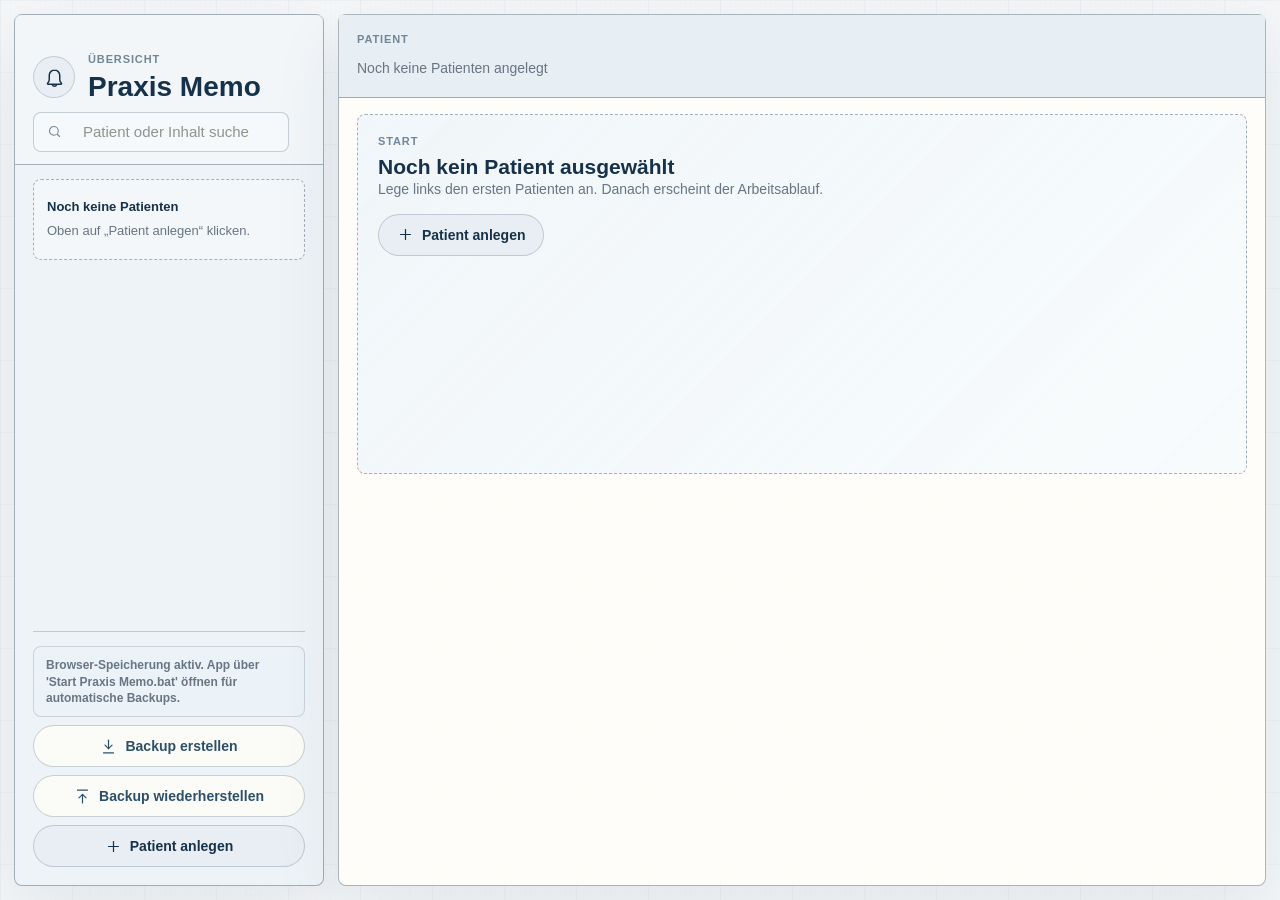
==== commit c4480500: "feat: Patient archivieren (ausblenden + Abschnitt Archiviert) und kleinere Kürzel Co-Authored-By: Cl" ====
--- a/index.html
+++ b/index.html
@@ -85,6 +85,14 @@
             <p class="muted" id="patientMeta">Kein Patient ausgewählt</p>
           </div>
           <div class="top-actions">
+            <button class="quiet-action" type="button" id="archivePatientButton" title="Archivieren">
+              <svg viewBox="0 0 24 24" aria-hidden="true">
+                <path d="M21 8V20a2 2 0 0 1-2 2H5a2 2 0 0 1-2-2V8"></path>
+                <path d="M23 3H1v5h22V3Z"></path>
+                <path d="M10 12h4"></path>
+              </svg>
+              Archivieren
+            </button>
             <button class="quiet-action export-action" type="button" id="exportPatientButton" title="Patientenakte als Druckansicht öffnen">
               <svg viewBox="0 0 24 24" aria-hidden="true">
                 <path d="M14 3H6a2 2 0 0 0-2 2v14a2 2 0 0 0 2 2h12a2 2 0 0 0 2-2V9Z"></path>
@@ -293,11 +301,26 @@
               <div class="panel-head">
                 <div>
                   <p class="eyebrow">Archiv</p>
-                  <h3>Verlauf</h3>
+                  <h3>Verlaufsbuch</h3>
                 </div>
                 <span class="status-badge" id="sessionCountBadge">0 Einträge</span>
               </div>
-              <div class="session-timeline" id="sessionHistory" aria-label="Archivierte Sitzungen"></div>
+              <div class="history-book" id="historyBook" aria-label="Chronologisches Verlaufsbuch"></div>
+            </article>
+
+            <article class="panel open-points-panel">
+              <div class="panel-head">
+                <div>
+                  <p class="eyebrow">Aktuell</p>
+                  <h3>Noch offen</h3>
+                </div>
+                <span class="status-badge" id="openCountBadge">0 offen</span>
+              </div>
+              <div class="open-points" id="openPoints" aria-label="Offene Punkte"></div>
+              <form class="open-add" id="openAddForm">
+                <input type="text" id="openAddInput" placeholder="Neuen offenen Punkt eintragen …" aria-label="Neuen offenen Punkt eintragen" />
+                <button type="submit" class="soft-action">+ Hinzufügen</button>
+              </form>
             </article>
           </div>
         </section>
--- a/styles.css
+++ b/styles.css
@@ -18,6 +18,17 @@
   --amber: #8b6a37;
   --red: #9c4f45;
   --shadow: 0 24px 70px rgba(22, 50, 74, 0.08);
+  /* Seitenweite Flaechentöne: strukturelle Bereiche als helle Navyblau-Toene (--forest-Familie);
+     die vier Pruefen-Felder als dezente semantische Akzentflaechen (neutral/gruen/amber/warm). */
+  --surface-sidebar: #eef3f7;
+  --surface-topbar: #e7eef4;
+  --surface-panel: #f6f9fb;
+  --surface-prep: #eaf1f6;
+  --surface-book: #edf2f6;
+  --surface-core: #eef2f6;
+  --surface-agreement: #e9f2ec;
+  --surface-open: #f5f0e4;
+  --surface-watch: #f4ecec;
   --radius: 8px;
   --text-eyebrow: 11px;
   --text-label: 12px;
@@ -144,6 +155,7 @@
   flex-direction: column;
   gap: 14px;
   padding: 18px;
+  background: var(--surface-sidebar);
 }
 
 .sidebar-header {
@@ -423,7 +435,8 @@
 .patient-button strong {
   overflow-wrap: anywhere;
   color: var(--forest);
-  font-size: var(--text-list-title);
+  font-size: var(--text-body);
+  font-weight: 600;
   line-height: 1;
 }
 
@@ -459,6 +472,45 @@
   color: var(--red);
 }
 
+.archived-group {
+  margin-top: 8px;
+}
+
+.archived-heading {
+  display: flex;
+  align-items: center;
+  gap: 6px;
+  padding: 4px 2px 6px;
+  border-bottom: 1px solid var(--line-strong);
+  color: var(--stone);
+  cursor: pointer;
+  font-size: var(--text-small);
+  font-weight: 720;
+  letter-spacing: 0.05em;
+  list-style: none;
+  text-transform: uppercase;
+}
+
+.archived-heading::-webkit-details-marker {
+  display: none;
+}
+
+.archived-heading::marker {
+  content: "";
+}
+
+.archived-heading em {
+  color: var(--stone);
+  font-size: var(--text-label);
+  font-style: normal;
+  font-weight: 680;
+  margin-left: auto;
+}
+
+.archived-group .patient-button {
+  opacity: 0.72;
+}
+
 .calendar-note {
   grid-column: 1 / -1;
   color: var(--moss);
@@ -553,7 +605,7 @@
   margin: -18px -18px 16px;
   padding: 18px;
   border-bottom: 1px solid var(--line-strong);
-  background: rgba(246, 249, 251, 0.58);
+  background: var(--surface-topbar);
 }
 
 .hero-copy {
@@ -758,7 +810,7 @@
   padding: 16px;
   border: 1px solid var(--line-strong);
   border-radius: var(--radius);
-  background: linear-gradient(135deg, rgba(222, 235, 244, 0.92), rgba(247, 251, 253, 0.94));
+  background: var(--surface-prep);
 }
 
 .quick-prep:empty {
@@ -830,6 +882,7 @@
 
 .step-panel.active {
   display: block;
+  background: var(--surface-panel);
 }
 
 .record-panel,
@@ -1151,12 +1204,14 @@
   padding: 14px;
   border: 1px solid var(--line);
   border-radius: var(--radius);
-  background: linear-gradient(135deg, var(--box-blue), var(--box-blue-soft));
-}
-
-.summary-card.priority {
-  background: linear-gradient(135deg, rgba(226, 238, 247, 0.92), rgba(242, 248, 252, 0.92));
-}
+  background: var(--surface-core);
+}
+
+/* .priority-Karten (Absprachen/Offene Punkte) erhalten ihre Flaeche bewusst ueber die
+   per-Feld-Tints unten; die Priority-Betonung bleibt ueber den linken Rand am Textarea. */
+.summary-card:has(textarea[data-summary="agreement"]) { background: var(--surface-agreement); }
+.summary-card:has(textarea[data-summary="open"]) { background: var(--surface-open); }
+.summary-card:has(textarea[data-summary="watch"]) { background: var(--surface-watch); }
 
 .history-panel .panel-head {
   align-items: center;
@@ -1459,3 +1514,29 @@
     height: 60px;
   }
 }
+
+.history-book { display: grid; gap: 8px; }
+.book-day { display: grid; gap: 6px; padding: 8px 10px; border: 1px solid var(--line); border-left: 3px solid var(--forest); border-radius: var(--radius); background: var(--surface-book); }
+.book-day-head { display: flex; gap: 8px; align-items: baseline; }
+.book-day-head strong { color: var(--moss); font-size: var(--text-label); }
+.book-date { font-weight: 740; color: var(--moss); font-size: var(--text-label); }
+.book-day .session-item { border: 0; padding: 0; background: transparent; }
+.book-change { margin: 0; color: var(--stone); font-size: var(--text-small); line-height: 1.4; overflow-wrap: anywhere; }
+.book-resolved-line { color: #2e7d52; }
+.done-txt { color: var(--stone); text-decoration: line-through; }
+.open-points { display: grid; gap: 6px; }
+.open-item { display: flex; align-items: baseline; gap: 8px; padding: 6px 8px; border-radius: var(--radius); }
+.open-item.has-suggest { background: rgba(255, 249, 235, 0.7); }
+.check-box { width: 16px; height: 16px; flex: 0 0 auto; border: 1.5px solid var(--moss); border-radius: 4px; background: #fff; cursor: pointer; padding: 0; }
+.check-box.done { background: #2e7d52; border-color: #2e7d52; }
+.open-text { font-size: var(--text-body); color: var(--forest); overflow-wrap: anywhere; }
+.src { font-size: var(--text-small); color: #8a6a37; background: rgba(255, 243, 218, 0.9); border-radius: 99px; padding: 1px 7px; margin-left: 4px; }
+.src.self { color: #2f5d8a; background: rgba(228, 238, 248, 0.9); }
+.resolve-suggest { margin: 2px 0 8px 24px; font-size: var(--text-small); color: #7a5a12; display: flex; gap: 8px; align-items: center; flex-wrap: wrap; }
+.resolve-suggest .mini-yes, .resolve-suggest .mini-no { border: 1px solid var(--line-strong); border-radius: 6px; padding: 2px 8px; cursor: pointer; background: #fff; font-size: var(--text-small); }
+.resolve-suggest .mini-yes { background: #2e7d52; color: #fff; border-color: #2e7d52; }
+.open-add { display: flex; gap: 6px; margin-top: 10px; padding-top: 10px; border-top: 1px dashed var(--line); }
+.open-add input { flex: 1; }
+.done-fold { margin-top: 10px; }
+.done-fold summary { cursor: pointer; color: var(--moss); font-size: var(--text-label); font-weight: 700; }
+.done-fold .meta { color: var(--stone); font-size: var(--text-small); margin-left: auto; }
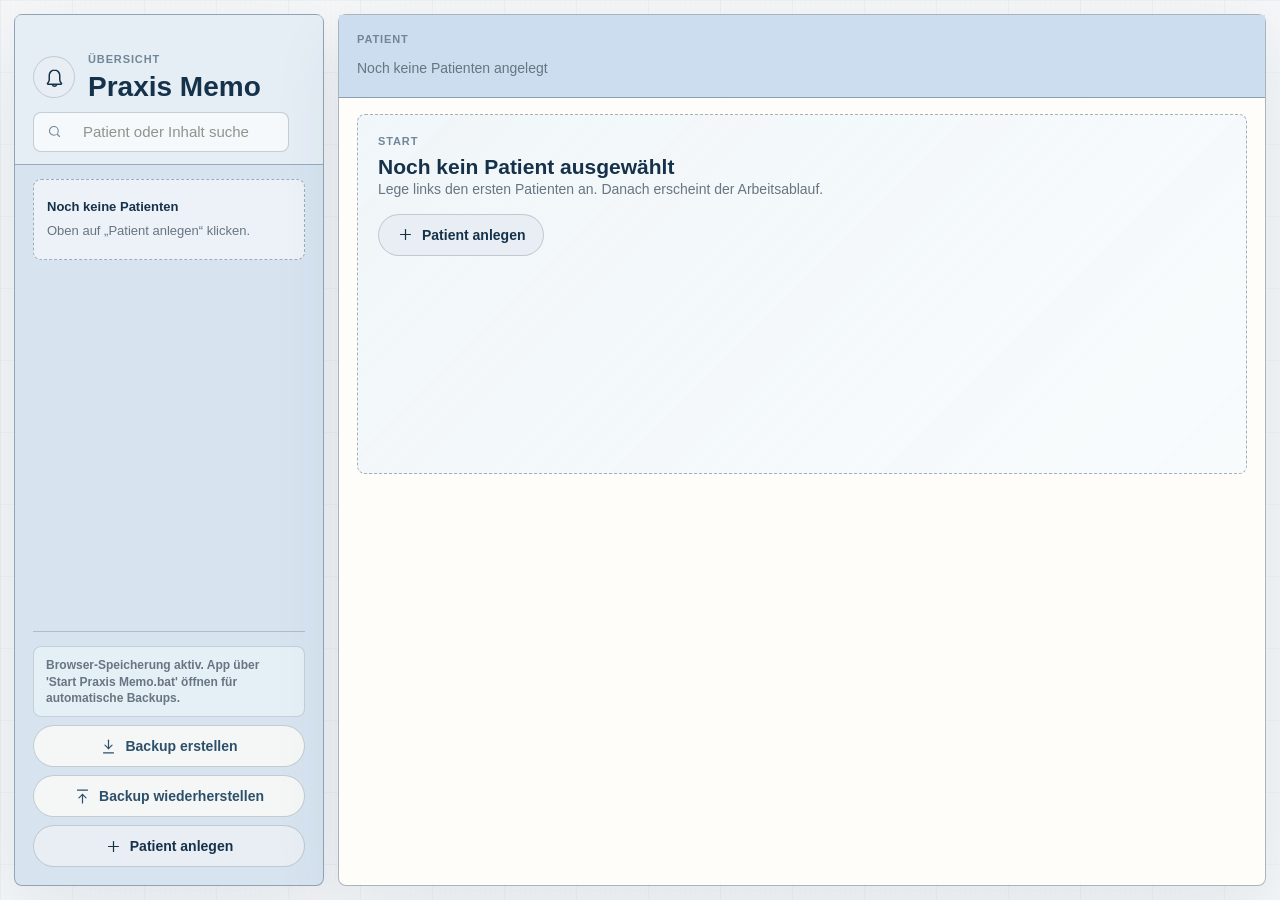
==== commit 3535be40: "feat: v1.0.8 — Befund pro Sitzung, Fallstatus, Akte/Arbeitsnotiz-Export, Härtung - Psychopathologisc" ====
--- a/index.html
+++ b/index.html
@@ -85,13 +85,22 @@
             <p class="muted" id="patientMeta">Kein Patient ausgewählt</p>
           </div>
           <div class="top-actions">
+            <label class="top-select-label">
+              <span>Fallstatus</span>
+              <select id="caseStatusSelect" class="status-select" aria-label="Fallstatus">
+                <option value="aktiv">Aktiv</option>
+                <option value="pausiert">Pausiert</option>
+                <option value="abgeschlossen">Abgeschlossen</option>
+                <option value="archiviert">Archiviert</option>
+              </select>
+            </label>
             <button class="quiet-action" type="button" id="archivePatientButton" title="Archivieren">
               <svg viewBox="0 0 24 24" aria-hidden="true">
                 <path d="M21 8V20a2 2 0 0 1-2 2H5a2 2 0 0 1-2-2V8"></path>
                 <path d="M23 3H1v5h22V3Z"></path>
                 <path d="M10 12h4"></path>
               </svg>
-              Archivieren
+              <span data-label>Archivieren</span>
             </button>
             <button class="quiet-action export-action" type="button" id="exportPatientButton" title="Patientenakte als Druckansicht öffnen">
               <svg viewBox="0 0 24 24" aria-hidden="true">
@@ -101,6 +110,15 @@
                 <path d="M8 17h5"></path>
               </svg>
               Akte drucken
+            </button>
+            <button class="quiet-action export-action" type="button" id="workExportPatientButton" title="Arbeitsnotiz mit Entwürfen und Rohtext öffnen">
+              <svg viewBox="0 0 24 24" aria-hidden="true">
+                <path d="M4 4h16v16H4z"></path>
+                <path d="M8 8h8"></path>
+                <path d="M8 12h8"></path>
+                <path d="M8 16h5"></path>
+              </svg>
+              Arbeitsnotiz
             </button>
             <button class="soft-action new-session-action" type="button" id="newSessionButton">
               <svg viewBox="0 0 24 24" aria-hidden="true">
@@ -137,9 +155,14 @@
             <span>03</span>
             <strong>Anknüpfen</strong>
           </button>
+          <button class="workflow-step" type="button" data-step="befund">
+            <span>04</span>
+            <strong>Befund</strong>
+          </button>
         </nav>
 
         <section class="quick-prep" id="quickPrep" aria-label="Schnellblick für die nächste Sitzung"></section>
+        <section class="risk-alerts" id="riskAlerts" aria-label="Aktive Hinweise"></section>
 
         <section class="empty-workspace" aria-label="Start ohne Patient">
           <div>
@@ -297,6 +320,23 @@
               </label>
             </article>
 
+            <article class="panel closure-panel">
+              <p class="eyebrow">Fallabschluss</p>
+              <h3>Abschlussnotiz</h3>
+              <label class="field important-field">
+                <span>Fallzusammenfassung</span>
+                <textarea data-closure="summary" rows="4"></textarea>
+              </label>
+              <label class="field">
+                <span>Stand bei Abschluss</span>
+                <textarea data-closure="outcome" rows="4"></textarea>
+              </label>
+              <label class="field">
+                <span>Empfehlung / Wiedervorstellung</span>
+                <textarea data-closure="recommendation" rows="4"></textarea>
+              </label>
+            </article>
+
             <article class="panel history-panel">
               <div class="panel-head">
                 <div>
@@ -324,12 +364,15 @@
             </article>
           </div>
         </section>
+
+        <section class="step-panel" id="befundPanel" aria-label="Befund"></section>
       </main>
 
     </div>
 
     <div class="toast" id="toast" role="status" aria-live="polite"></div>
 
+    <script src="befund.js"></script>
     <script src="app.js"></script>
   </body>
 </html>
--- a/styles.css
+++ b/styles.css
@@ -18,18 +18,19 @@
   --amber: #8b6a37;
   --red: #9c4f45;
   --shadow: 0 24px 70px rgba(22, 50, 74, 0.08);
-  /* Seitenweite Flaechentöne: strukturelle Bereiche als helle Navyblau-Toene (--forest-Familie);
-     die vier Pruefen-Felder als dezente semantische Akzentflaechen (neutral/gruen/amber/warm). */
-  --surface-sidebar: #eef3f7;
-  --surface-topbar: #e7eef4;
-  --surface-panel: #f6f9fb;
-  --surface-prep: #eaf1f6;
-  --surface-book: #edf2f6;
-  --surface-core: #eef2f6;
-  --surface-agreement: #e9f2ec;
-  --surface-open: #f5f0e4;
-  --surface-watch: #f4ecec;
+  /* Seitenweite Flaechentöne: kraeftigere, klar unterscheidbare Toene in der Navyblau-/
+     Akzent-Familie der App (strukturelle Bereiche blau, die vier Pruefen-Felder semantisch). */
+  --surface-sidebar: #d7e4f0;
+  --surface-topbar: #cbddee;
+  --surface-panel: #e0ebf4;
+  --surface-prep: #cfe0ee;
+  --surface-book: #d6e4f0;
+  --surface-core: #d9e3ee;
+  --surface-agreement: #cae5d2;
+  --surface-open: #efe2bf;
+  --surface-watch: #eed3d3;
   --radius: 8px;
+  --radius-sm: 6px;
   --text-eyebrow: 11px;
   --text-label: 12px;
   --text-small: 13px;
@@ -448,6 +449,45 @@
 
 .patient-button .patient-focus {
   grid-column: 1 / -1;
+}
+
+.patient-meta {
+  grid-column: 1 / -1;
+}
+
+.patient-flags {
+  display: flex;
+  flex-wrap: wrap;
+  gap: 5px;
+}
+
+.patient-status-pill,
+.patient-flag {
+  display: inline-flex;
+  width: fit-content;
+  align-items: center;
+  justify-content: center;
+  padding: 3px 7px;
+  border-radius: 999px;
+  font-size: var(--text-label);
+  font-weight: 740;
+  line-height: 1;
+}
+
+.patient-status-pill {
+  border: 1px solid rgba(22, 50, 74, 0.24);
+  background: rgba(255, 254, 249, 0.64);
+  color: var(--forest-soft);
+}
+
+.patient-flag.pending {
+  background: rgba(255, 243, 218, 0.9);
+  color: #7a5a12;
+}
+
+.patient-flag.risk {
+  background: rgba(156, 79, 69, 0.1);
+  color: var(--red);
 }
 
 .calendar-status {
@@ -639,10 +679,18 @@
 .top-actions {
   position: relative;
   display: grid;
-  width: min(198px, 100%);
+  width: min(214px, 100%);
   gap: 8px;
   align-items: stretch;
   justify-items: stretch;
+}
+
+.top-select-label {
+  display: grid;
+  gap: 5px;
+  color: var(--moss);
+  font-size: var(--text-label);
+  font-weight: 760;
 }
 
 .status-help {
@@ -715,7 +763,7 @@
 
 .workflow-nav {
   display: grid;
-  grid-template-columns: repeat(3, minmax(0, 1fr));
+  grid-template-columns: repeat(4, minmax(0, 1fr));
   gap: 10px;
   margin-bottom: 16px;
 }
@@ -817,6 +865,45 @@
   display: none;
 }
 
+.risk-alerts {
+  display: grid;
+  gap: 8px;
+  margin: -4px 0 16px;
+}
+
+.risk-alerts:empty {
+  display: none;
+}
+
+.risk-alert {
+  display: grid;
+  gap: 4px;
+  padding: 10px 12px;
+  border: 1px solid rgba(156, 79, 69, 0.26);
+  border-left: 4px solid var(--red);
+  border-radius: var(--radius);
+  background: rgba(236, 212, 210, 0.72);
+}
+
+.risk-alert.pending-alert {
+  border-color: rgba(139, 106, 55, 0.3);
+  border-left-color: var(--amber);
+  background: rgba(239, 226, 191, 0.72);
+}
+
+.risk-alert strong {
+  color: var(--forest);
+  font-size: var(--text-label);
+  font-weight: 820;
+  letter-spacing: 0.04em;
+  text-transform: uppercase;
+}
+
+.risk-alert span {
+  color: var(--ink);
+  line-height: 1.42;
+}
+
 .quick-prep-head {
   display: flex;
   gap: 14px;
@@ -882,14 +969,26 @@
 
 .step-panel.active {
   display: block;
-  background: var(--surface-panel);
-}
+  /* heller Tab-Hintergrund, damit die getoenten Bloecke darauf klar hervortreten */
+  background: var(--paper-soft);
+}
+
+/* Einsprechen: Bloecke klar und unterschiedlich toenen (analog zu den Pruefen-Feldern).
+   .editor-grid-Praefix erhoeht die Spezifitaet, sonst ueberschreibt die spaetere .panel-Regel. */
+.editor-grid .transcript-panel { background: #c3d9ee; }
+.editor-grid .details-panel { background: #c8e4cf; }
+
+/* Anknuepfen: die drei Bloecke (Vorbereitung / Verlaufsbuch / Noch offen) klar + unterschiedlich toenen */
+.prep-grid .prep-focus { background: #c3d9ee; }
+.prep-grid .closure-panel { background: #d9e3ee; }
+.prep-grid .history-panel { background: #c8e4cf; }
+.prep-grid .open-points-panel { background: #efe2bf; }
 
 .record-panel,
 .panel {
   border: 1px solid var(--line-strong);
   border-radius: var(--radius);
-  background: linear-gradient(135deg, var(--box-blue), var(--box-blue-soft));
+  background: var(--surface-prep);
 }
 
 .record-panel {
@@ -899,7 +998,6 @@
   align-items: center;
   margin-bottom: 14px;
   padding: 18px;
-  background: linear-gradient(135deg, rgba(232, 242, 249, 0.9), rgba(247, 251, 253, 0.9));
 }
 
 .recorder {
@@ -1284,6 +1382,28 @@
 
 .session-transcript textarea {
   min-height: 122px;
+}
+
+.session-befund-readonly {
+  display: grid;
+  gap: 6px;
+  padding: 11px 12px;
+  border: 1px solid var(--line);
+  border-radius: var(--radius-sm);
+  background: rgba(255, 255, 255, 0.62);
+  color: var(--ink);
+}
+
+.session-befund-readonly span {
+  color: var(--moss);
+  font-size: var(--text-small);
+  font-weight: 760;
+}
+
+.session-befund-readonly p {
+  margin: 0;
+  color: var(--stone);
+  line-height: 1.45;
 }
 
 .empty-history {
@@ -1527,12 +1647,22 @@
 .open-points { display: grid; gap: 6px; }
 .open-item { display: flex; align-items: baseline; gap: 8px; padding: 6px 8px; border-radius: var(--radius); }
 .open-item.has-suggest { background: rgba(255, 249, 235, 0.7); }
+.open-item.historisch { opacity: 0.74; }
+.open-item.context-item { background: rgba(246, 249, 251, 0.72); }
 .check-box { width: 16px; height: 16px; flex: 0 0 auto; border: 1.5px solid var(--moss); border-radius: 4px; background: #fff; cursor: pointer; padding: 0; }
 .check-box.done { background: #2e7d52; border-color: #2e7d52; }
 .open-text { font-size: var(--text-body); color: var(--forest); overflow-wrap: anywhere; }
+.open-text strong { margin-right: 4px; color: var(--forest); font-size: var(--text-label); text-transform: uppercase; }
+.memory-badge { display: inline-flex; margin-right: 6px; padding: 2px 7px; border-radius: 999px; font-size: var(--text-label); font-weight: 760; line-height: 1; }
+.memory-badge.wichtig { background: var(--red); color: #fff; }
+.memory-badge.beobachten { background: rgba(239, 226, 191, 0.95); color: #6e4e10; }
+.memory-badge.normal { background: rgba(228, 238, 248, 0.9); color: var(--forest-soft); }
+.memory-badge.historisch { background: rgba(246, 249, 251, 0.9); color: var(--stone); }
 .src { font-size: var(--text-small); color: #8a6a37; background: rgba(255, 243, 218, 0.9); border-radius: 99px; padding: 1px 7px; margin-left: 4px; }
 .src.self { color: #2f5d8a; background: rgba(228, 238, 248, 0.9); }
 .resolve-suggest { margin: 2px 0 8px 24px; font-size: var(--text-small); color: #7a5a12; display: flex; gap: 8px; align-items: center; flex-wrap: wrap; }
+.context-fold { display: grid; gap: 5px; margin-top: 6px; padding-top: 8px; border-top: 1px solid var(--line); }
+.context-fold summary { cursor: pointer; color: var(--stone); font-size: var(--text-label); font-weight: 760; }
 .resolve-suggest .mini-yes, .resolve-suggest .mini-no { border: 1px solid var(--line-strong); border-radius: 6px; padding: 2px 8px; cursor: pointer; background: #fff; font-size: var(--text-small); }
 .resolve-suggest .mini-yes { background: #2e7d52; color: #fff; border-color: #2e7d52; }
 .open-add { display: flex; gap: 6px; margin-top: 10px; padding-top: 10px; border-top: 1px dashed var(--line); }
@@ -1540,3 +1670,225 @@
 .done-fold { margin-top: 10px; }
 .done-fold summary { cursor: pointer; color: var(--moss); font-size: var(--text-label); font-weight: 700; }
 .done-fold .meta { color: var(--stone); font-size: var(--text-small); margin-left: auto; }
+
+/* ============================================================
+   BEFUND
+   ============================================================ */
+
+#befundPanel {
+  display: none;
+  flex-direction: column;
+  gap: 12px;
+  padding: 16px;
+}
+
+#befundPanel.active {
+  display: flex;
+}
+
+.befund-topbar {
+  display: flex;
+  align-items: flex-start;
+  gap: 10px;
+  padding: 12px;
+  border-radius: var(--radius);
+  background: var(--surface-prep);
+  border: 1px solid var(--line);
+}
+
+.befund-preview-wrap {
+  flex: 1;
+  min-width: 0;
+}
+
+.befund-preview {
+  margin: 0;
+  font-size: var(--text-small);
+  color: var(--forest-soft);
+  line-height: 1.5;
+  overflow-wrap: anywhere;
+  white-space: pre-wrap;
+}
+
+.befund-sections {
+  display: flex;
+  flex-direction: column;
+  gap: 6px;
+}
+
+.befund-section {
+  border: 1px solid var(--line);
+  border-radius: var(--radius);
+  background: var(--surface-panel);
+  overflow: hidden;
+}
+
+.befund-section[data-group="kognitiv"] { border-left: 4px solid #4a8ab0; background: #cfe0ef; }
+.befund-section[data-group="erscheinung"] { border-left: 4px solid #6da870; background: #cfe6d3; }
+.befund-section[data-group="vegetativ"] { border-left: 4px solid #a07050; background: #ecddc4; }
+.befund-section[data-group="psychotisch"] { border-left: 4px solid #9060a0; background: #ddd0e8; }
+.befund-section[data-group="gefahr"] { border-left: 4px solid var(--red); background: #ecd4d2; }
+
+/* Angehaktes Item klar in der App-Farbe (Navy) hervorheben — kein Orange */
+.befund-item { padding: 2px 7px; border-radius: 6px; }
+.befund-item:has(input:checked) {
+  background: rgba(22, 50, 74, 0.16);
+  font-weight: 600;
+  color: var(--forest);
+}
+
+/* Normalbefund-Button gruen, solange die Sektion unauffaellig ist (nichts angekreuzt, kein Freitext) */
+.befund-normal-btn.is-active {
+  background: #2e7d52;
+  border-color: #2e7d52;
+  color: #fff;
+}
+
+.befund-summary {
+  display: flex;
+  align-items: center;
+  gap: 8px;
+  padding: 8px 12px;
+  cursor: pointer;
+  font-weight: 600;
+  font-size: var(--text-body);
+  color: var(--forest);
+  list-style: none;
+  user-select: none;
+  background: transparent;
+}
+
+.befund-summary::-webkit-details-marker { display: none; }
+
+.befund-summary::before {
+  content: "▶";
+  font-size: 10px;
+  color: var(--moss);
+  transition: transform 0.15s;
+  flex-shrink: 0;
+}
+
+.befund-section[open] > .befund-summary::before {
+  transform: rotate(90deg);
+}
+
+.befund-section-label {
+  flex: 1;
+}
+
+.befund-marker {
+  font-size: 11px;
+  font-weight: 700;
+  vertical-align: middle;
+  margin-left: 6px;
+}
+.befund-marker.normal { color: #2e7d52; }        /* unauffaellig / abgehakt */
+.befund-marker.abweichend { color: var(--red); } /* Abweichung gewaehlt */
+.befund-marker.nichterhebbar { color: var(--moss); }
+
+.befund-section-body {
+  padding: 10px 14px 14px;
+  display: flex;
+  flex-direction: column;
+  gap: 12px;
+  border-top: 1px solid var(--line);
+}
+
+.befund-normal-btn {
+  align-self: flex-start;
+  padding: 4px 12px;
+  border: 1px solid var(--line-strong);
+  border-radius: 99px;
+  background: var(--sage-pale);
+  font-size: var(--text-small);
+  color: var(--forest-soft);
+  cursor: pointer;
+}
+
+.befund-normal-btn:hover {
+  background: var(--sage);
+}
+
+.befund-cluster {
+  display: flex;
+  flex-direction: column;
+  gap: 5px;
+}
+
+.befund-cluster-label {
+  font-size: var(--text-label);
+  font-weight: 700;
+  color: var(--moss);
+  text-transform: uppercase;
+  letter-spacing: 0.04em;
+}
+
+.befund-items {
+  display: flex;
+  flex-wrap: wrap;
+  gap: 4px 14px;
+}
+
+.befund-item {
+  display: flex;
+  align-items: center;
+  gap: 5px;
+  font-size: var(--text-small);
+  color: var(--forest);
+  cursor: pointer;
+}
+
+.befund-item input[type="checkbox"] {
+  width: 15px;
+  height: 15px;
+  flex-shrink: 0;
+  cursor: pointer;
+  accent-color: var(--forest-soft);
+}
+
+.befund-freitext-label {
+  display: flex;
+  align-items: center;
+  gap: 8px;
+  margin-top: 2px;
+}
+
+.befund-freitext-hint {
+  font-size: var(--text-label);
+  color: var(--stone);
+  white-space: nowrap;
+}
+
+.befund-freitext {
+  flex: 1;
+  padding: 4px 8px;
+  border: 1px solid var(--line);
+  border-radius: 6px;
+  background: #fff;
+  font-size: var(--text-small);
+  color: var(--forest);
+}
+
+.befund-freitext:focus {
+  border-color: var(--forest-soft);
+}
+
+.befund-all-normal-btn {
+  white-space: nowrap;
+  flex-shrink: 0;
+}
+
+.befund-ai-btn {
+  white-space: nowrap;
+  flex-shrink: 0;
+}
+
+.befund-ai-btn:disabled {
+  opacity: 0.5;
+  cursor: not-allowed;
+}
+
+.befund-copy-btn {
+  white-space: nowrap;
+  flex-shrink: 0;
+}
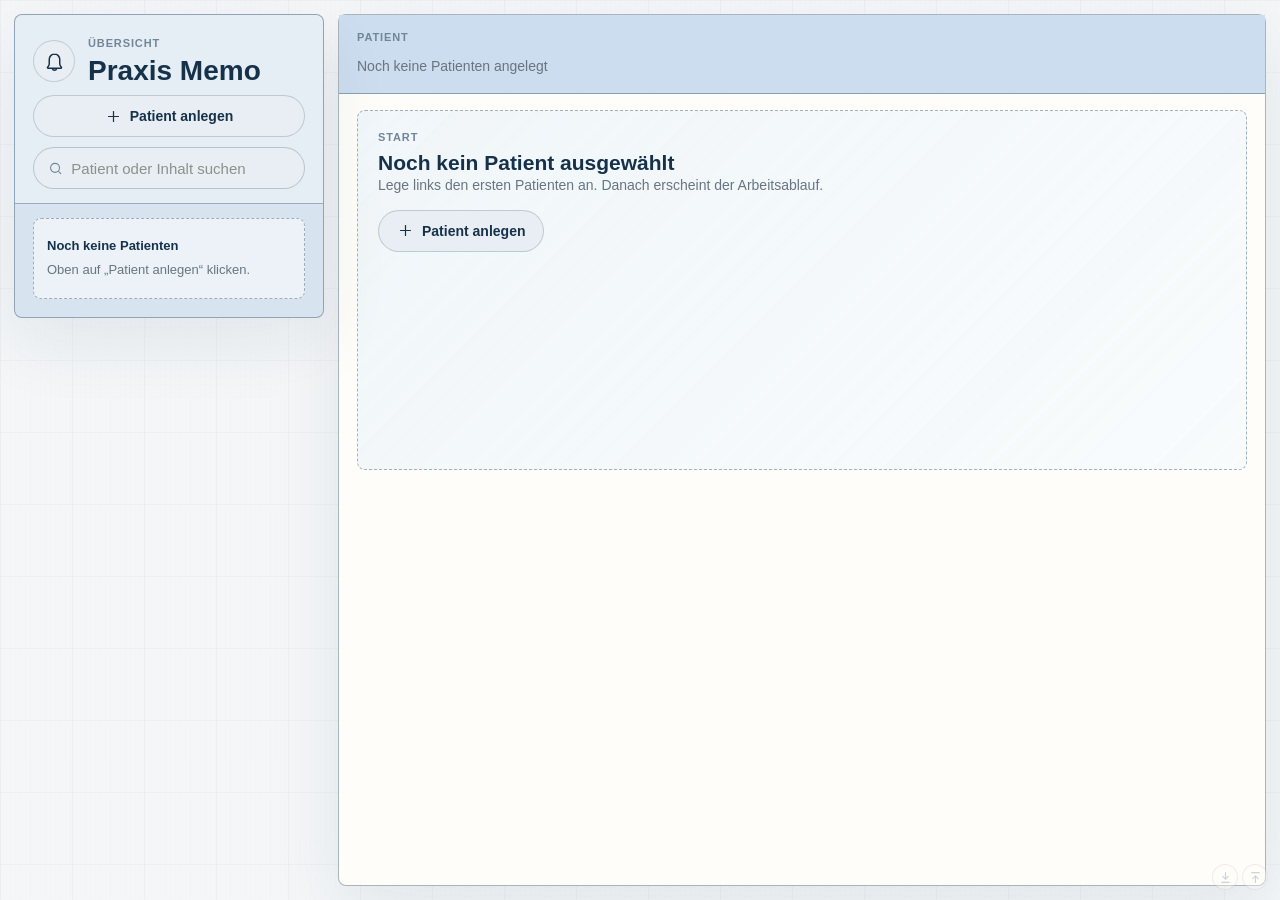
==== commit cda3f51a: "feat: v1.0.9 — Vorbereitungs-Modus, Sitzungs-Navigation & UI-Verschlankung - Vorbereitung über Sitzu" ====
--- a/index.html
+++ b/index.html
@@ -4,7 +4,7 @@
     <meta charset="UTF-8" />
     <meta name="viewport" content="width=device-width, initial-scale=1.0" />
     <title>Praxis Memo</title>
-    <link rel="stylesheet" href="styles.css" />
+    <link rel="stylesheet" href="styles.css?v=1.0.9-searchforce" />
   </head>
   <body>
     <div class="page-texture" aria-hidden="true"></div>
@@ -25,6 +25,14 @@
             </div>
           </div>
 
+          <button class="soft-action add-patient-action" type="button" id="addPatientButton">
+            <svg viewBox="0 0 24 24" aria-hidden="true">
+              <path d="M12 5v14"></path>
+              <path d="M5 12h14"></path>
+            </svg>
+            Patient anlegen
+          </button>
+
           <label class="search-shell">
             <svg viewBox="0 0 24 24" aria-hidden="true">
               <circle cx="11" cy="11" r="7"></circle>
@@ -35,34 +43,6 @@
         </div>
 
         <div class="patient-list" id="patientList"></div>
-
-        <div class="side-actions">
-          <div class="storage-status" id="storageStatus">Verbindung wird geprüft…</div>
-          <button class="quiet-action" type="button" id="backupButton">
-            <svg viewBox="0 0 24 24" aria-hidden="true">
-              <path d="M12 3v12"></path>
-              <path d="m7 10 5 5 5-5"></path>
-              <path d="M5 21h14"></path>
-            </svg>
-            Backup erstellen
-          </button>
-          <button class="quiet-action" type="button" id="restoreButton">
-            <svg viewBox="0 0 24 24" aria-hidden="true">
-              <path d="M12 21v-12"></path>
-              <path d="m7 14 5-5 5 5"></path>
-              <path d="M5 3h14"></path>
-            </svg>
-            Backup wiederherstellen
-          </button>
-          <input type="file" id="restoreInput" accept="application/json" hidden />
-          <button class="soft-action" type="button" id="addPatientButton">
-            <svg viewBox="0 0 24 24" aria-hidden="true">
-              <path d="M12 5v14"></path>
-              <path d="M5 12h14"></path>
-            </svg>
-            Patient anlegen
-          </button>
-        </div>
       </aside>
 
       <main class="workspace">
@@ -87,57 +67,45 @@
           <div class="top-actions">
             <label class="top-select-label">
               <span>Fallstatus</span>
-              <select id="caseStatusSelect" class="status-select" aria-label="Fallstatus">
-                <option value="aktiv">Aktiv</option>
-                <option value="pausiert">Pausiert</option>
-                <option value="abgeschlossen">Abgeschlossen</option>
-                <option value="archiviert">Archiviert</option>
-              </select>
+              <div class="status-help">
+                <select id="caseStatusSelect" class="status-select status-select--primary" aria-label="Fallstatus" aria-describedby="caseStatusTooltip">
+                  <option value="aktiv">Aktiv</option>
+                  <option value="pausiert">Pausiert</option>
+                  <option value="abgeschlossen">Abgeschlossen</option>
+                  <option value="archiviert">Archiviert</option>
+                </select>
+                <div class="status-tooltip" id="caseStatusTooltip" role="tooltip">
+                  <p><strong>Aktiv</strong> — Patient ist in laufender Behandlung.</p>
+                  <p><strong>Pausiert</strong> — Behandlung vorübergehend unterbrochen.</p>
+                  <p><strong>Abgeschlossen</strong> — Behandlung beendet, Akte bleibt einsehbar.</p>
+                  <p><strong>Archiviert</strong> — aus dem Alltag genommen, nur noch im Archiv.</p>
+                </div>
+              </div>
             </label>
-            <button class="quiet-action" type="button" id="archivePatientButton" title="Archivieren">
-              <svg viewBox="0 0 24 24" aria-hidden="true">
-                <path d="M21 8V20a2 2 0 0 1-2 2H5a2 2 0 0 1-2-2V8"></path>
-                <path d="M23 3H1v5h22V3Z"></path>
-                <path d="M10 12h4"></path>
-              </svg>
-              <span data-label>Archivieren</span>
-            </button>
-            <button class="quiet-action export-action" type="button" id="exportPatientButton" title="Patientenakte als Druckansicht öffnen">
-              <svg viewBox="0 0 24 24" aria-hidden="true">
-                <path d="M14 3H6a2 2 0 0 0-2 2v14a2 2 0 0 0 2 2h12a2 2 0 0 0 2-2V9Z"></path>
-                <path d="M14 3v6h6"></path>
-                <path d="M8 13h8"></path>
-                <path d="M8 17h5"></path>
-              </svg>
-              Akte drucken
-            </button>
-            <button class="quiet-action export-action" type="button" id="workExportPatientButton" title="Arbeitsnotiz mit Entwürfen und Rohtext öffnen">
-              <svg viewBox="0 0 24 24" aria-hidden="true">
-                <path d="M4 4h16v16H4z"></path>
-                <path d="M8 8h8"></path>
-                <path d="M8 12h8"></path>
-                <path d="M8 16h5"></path>
-              </svg>
-              Arbeitsnotiz
-            </button>
-            <button class="soft-action new-session-action" type="button" id="newSessionButton">
-              <svg viewBox="0 0 24 24" aria-hidden="true">
-                <path d="M12 5v14"></path>
-                <path d="M5 12h14"></path>
-              </svg>
-              Neue Sitzung
-            </button>
-            <div class="status-help">
-              <select id="statusSelect" class="status-select" aria-label="Bearbeitungsstatus" aria-describedby="statusTooltip">
-                <option value="Offen">Offen</option>
-                <option value="Entwurf">Entwurf</option>
-                <option value="Geprüft">Geprüft</option>
-              </select>
-              <div class="status-tooltip" id="statusTooltip" role="tooltip">
-                <p><strong>Offen</strong> muss noch ergänzt werden.</p>
-                <p><strong>Entwurf</strong> ist gespeichert, aber nicht fachlich geprüft.</p>
-                <p><strong>Geprüft</strong> wurde bewusst kontrolliert.</p>
-              </div>
+            <label class="top-select-label">
+              <span>Bearbeitungsstatus</span>
+              <div class="status-help">
+                <select id="statusSelect" class="status-select" aria-label="Bearbeitungsstatus" aria-describedby="statusTooltip">
+                  <option value="Offen">Offen</option>
+                  <option value="Entwurf">Entwurf</option>
+                  <option value="Geprüft">Geprüft</option>
+                </select>
+                <div class="status-tooltip" id="statusTooltip" role="tooltip">
+                  <p><strong>Offen</strong> muss noch ergänzt werden.</p>
+                  <p><strong>Entwurf</strong> ist gespeichert, aber nicht fachlich geprüft.</p>
+                  <p><strong>Geprüft</strong> wurde bewusst kontrolliert.</p>
+                </div>
+              </div>
+            </label>
+            <div class="top-action-spacer">
+              <span class="top-action-spacer-label" aria-hidden="true">·</span>
+              <button class="soft-action new-session-action" type="button" id="newSessionButton">
+                <svg viewBox="0 0 24 24" aria-hidden="true">
+                  <path d="M12 5v14"></path>
+                  <path d="M5 12h14"></path>
+                </svg>
+                Neue Sitzung
+              </button>
             </div>
           </div>
         </header>
@@ -160,9 +128,6 @@
             <strong>Befund</strong>
           </button>
         </nav>
-
-        <section class="quick-prep" id="quickPrep" aria-label="Schnellblick für die nächste Sitzung"></section>
-        <section class="risk-alerts" id="riskAlerts" aria-label="Aktive Hinweise"></section>
 
         <section class="empty-workspace" aria-label="Start ohne Patient">
           <div>
@@ -180,40 +145,28 @@
         </section>
 
         <section class="step-panel active" id="recordPanel" aria-label="Einsprechen">
-          <div class="record-panel">
-            <div>
-              <p class="eyebrow">Nach der Sitzung</p>
-              <h3>Nachnotiz diktieren</h3>
-              <p class="muted">Diktat läuft direkt im Browser — kein Text verlässt den PC.</p>
-            </div>
-
-            <div class="recorder">
-              <button class="record-button" id="recordButton" type="button" aria-label="Diktat starten">
-                <svg viewBox="0 0 24 24" aria-hidden="true">
-                  <path d="M12 3a3 3 0 0 0-3 3v6a3 3 0 0 0 6 0V6a3 3 0 0 0-3-3Z"></path>
-                  <path d="M19 10v2a7 7 0 0 1-14 0v-2"></path>
-                  <path d="M12 19v3"></path>
-                  <path d="M8 22h8"></path>
-                </svg>
-              </button>
-              <div>
-                <span id="recordStatus">Bereit</span>
-                <strong id="recordTimer">00:00</strong>
-              </div>
-            </div>
-
-            <div class="wave" id="waveform" aria-hidden="true">
-              <span></span><span></span><span></span><span></span><span></span><span></span><span></span><span></span>
-              <span></span><span></span><span></span><span></span><span></span><span></span><span></span><span></span>
-            </div>
-          </div>
-
           <div class="editor-grid">
             <article class="panel transcript-panel">
               <div class="panel-head">
-                <div>
-                  <h3>Nachnotiz</h3>
-                </div>
+                <h3>Nachnotiz</h3>
+                <div class="recorder">
+                  <button class="record-button" id="recordButton" type="button" aria-label="Diktat starten">
+                    <svg viewBox="0 0 24 24" aria-hidden="true">
+                      <path d="M12 3a3 3 0 0 0-3 3v6a3 3 0 0 0 6 0V6a3 3 0 0 0-3-3Z"></path>
+                      <path d="M19 10v2a7 7 0 0 1-14 0v-2"></path>
+                      <path d="M12 19v3"></path>
+                      <path d="M8 22h8"></path>
+                    </svg>
+                  </button>
+                  <div>
+                    <span id="recordStatus">Bereit</span>
+                    <strong id="recordTimer">00:00</strong>
+                  </div>
+                </div>
+              </div>
+              <div class="wave" id="waveform" aria-hidden="true">
+                <span></span><span></span><span></span><span></span><span></span><span></span><span></span><span></span>
+                <span></span><span></span><span></span><span></span><span></span><span></span><span></span><span></span>
               </div>
               <textarea id="transcriptInput" class="large-input" data-field="transcript" rows="10" placeholder="Diktieren oder Text eingeben…"></textarea>
               <div class="action-row">
@@ -366,13 +319,64 @@
         </section>
 
         <section class="step-panel" id="befundPanel" aria-label="Befund"></section>
+
+        <section class="risk-alerts" id="riskAlerts" aria-label="Aktive Hinweise"></section>
+
+        <section class="session-view-panel" id="sessionViewPanel" aria-label="Sitzungsansicht"></section>
+
+        <footer class="patient-footer-actions" aria-label="Weitere Aktionen">
+          <button class="quiet-action export-action" type="button" id="exportPatientButton" title="Patientenakte als Druckansicht öffnen">
+            <svg viewBox="0 0 24 24" aria-hidden="true">
+              <path d="M14 3H6a2 2 0 0 0-2 2v14a2 2 0 0 0 2 2h12a2 2 0 0 0 2-2V9Z"></path>
+              <path d="M14 3v6h6"></path>
+              <path d="M8 13h8"></path>
+              <path d="M8 17h5"></path>
+            </svg>
+            Akte drucken
+          </button>
+          <button class="quiet-action export-action" type="button" id="workExportPatientButton" title="Arbeitsnotiz mit Entwürfen und Rohtext öffnen">
+            <svg viewBox="0 0 24 24" aria-hidden="true">
+              <path d="M4 4h16v16H4z"></path>
+              <path d="M8 8h8"></path>
+              <path d="M8 12h8"></path>
+              <path d="M8 16h5"></path>
+            </svg>
+            Arbeitsnotiz
+          </button>
+          <button class="quiet-action" type="button" id="archivePatientButton" title="Archivieren">
+            <svg viewBox="0 0 24 24" aria-hidden="true">
+              <path d="M21 8V20a2 2 0 0 1-2 2H5a2 2 0 0 1-2-2V8"></path>
+              <path d="M23 3H1v5h22V3Z"></path>
+              <path d="M10 12h4"></path>
+            </svg>
+            <span data-label>Archivieren</span>
+          </button>
+        </footer>
       </main>
 
     </div>
 
+    <div class="backup-bar" aria-label="Backup">
+      <button class="backup-mini" type="button" id="backupButton" title="Backup erstellen" aria-label="Backup erstellen">
+        <svg viewBox="0 0 24 24" aria-hidden="true">
+          <path d="M12 3v12"></path>
+          <path d="m7 10 5 5 5-5"></path>
+          <path d="M5 21h14"></path>
+        </svg>
+      </button>
+      <button class="backup-mini" type="button" id="restoreButton" title="Backup wiederherstellen" aria-label="Backup wiederherstellen">
+        <svg viewBox="0 0 24 24" aria-hidden="true">
+          <path d="M12 21v-12"></path>
+          <path d="m7 14 5-5 5 5"></path>
+          <path d="M5 3h14"></path>
+        </svg>
+      </button>
+      <input type="file" id="restoreInput" accept="application/json" hidden />
+    </div>
+
     <div class="toast" id="toast" role="status" aria-live="polite"></div>
 
-    <script src="befund.js"></script>
-    <script src="app.js"></script>
+    <script src="befund.js?v=1.0.9-case"></script>
+    <script src="app.js?v=1.0.9-search"></script>
   </body>
 </html>
--- a/styles.css
+++ b/styles.css
@@ -151,20 +151,100 @@
   box-shadow: var(--shadow);
 }
 
+.patient-entry {
+  display: flex;
+  flex-direction: column;
+}
+
+.patient-sessions {
+  display: flex;
+  flex-direction: column;
+  gap: 4px;
+  margin: 2px 0 8px 22px;
+}
+
+.session-nav-item {
+  display: grid;
+  grid-template-columns: minmax(0, 1fr) auto;
+  gap: 6px;
+  align-items: center;
+  padding: 5px 8px;
+  border: 1px solid var(--line);
+  border-radius: 6px;
+  background: rgba(255, 254, 249, 0.74);
+  color: var(--forest);
+  text-align: left;
+  cursor: pointer;
+  font-size: var(--text-small);
+  transition: background 140ms ease, border-color 140ms ease;
+}
+
+.session-nav-item:hover {
+  border-color: rgba(22, 50, 74, 0.34);
+  background: var(--sage);
+}
+
+.session-nav-item.is-current {
+  border-color: rgba(22, 50, 74, 0.42);
+  background: var(--forest);
+  color: var(--paper);
+}
+
+.session-nav-item strong {
+  font-size: var(--text-small);
+  font-weight: 720;
+  overflow: hidden;
+  text-overflow: ellipsis;
+  white-space: nowrap;
+}
+
+.session-nav-date-input {
+  width: 118px;
+  padding: 2px 4px;
+  border: 1px solid transparent;
+  border-radius: 4px;
+  background: rgba(255, 255, 255, 0.5);
+  color: inherit;
+  font-family: inherit;
+  font-size: var(--text-label);
+}
+
+.session-nav-date-input:hover,
+.session-nav-date-input:focus-visible {
+  border-color: var(--line);
+  background: rgba(255, 255, 255, 0.95);
+  outline: none;
+}
+
+.session-nav-item.is-current .session-nav-date-input {
+  background: rgba(255, 255, 255, 0.18);
+  color: var(--paper);
+}
+
+.session-nav-item.is-current .session-nav-date-input:hover,
+.session-nav-item.is-current .session-nav-date-input:focus-visible {
+  background: rgba(255, 255, 255, 0.32);
+}
+
 .sidebar {
+  position: sticky;
+  top: 14px;
+  align-self: start;
   display: flex;
   flex-direction: column;
   gap: 14px;
   padding: 18px;
+  max-height: calc(100vh - 28px);
+  overflow: hidden;
   background: var(--surface-sidebar);
 }
 
 .sidebar-header {
   display: grid;
   gap: 10px;
-  min-height: 150px;
+  flex-shrink: 0;
   margin: -18px -18px 0;
-  padding: 38px 18px 12px;
+  padding: 22px 18px 14px;
   border-bottom: 1px solid var(--line-strong);
   background: rgba(246, 249, 251, 0.45);
 }
@@ -254,13 +334,14 @@
 .search-shell {
   display: flex;
   align-items: center;
-  gap: 9px;
-  width: min(256px, 100%);
-  height: 40px;
-  padding: 0 13px;
-  border: 1px solid var(--line);
-  border-radius: var(--radius);
-  background: var(--sage-pale);
+  gap: 8px;
+  width: 100%;
+  height: 42px;
+  padding: 0 14px;
+  border: 1px solid rgba(22, 50, 74, 0.22);
+  border-radius: 999px;
+  background: var(--sage-soft);
+  transition: border-color 160ms ease, background 160ms ease, box-shadow 160ms ease;
 }
 
 .search-shell svg {
@@ -269,12 +350,44 @@
   color: var(--moss);
 }
 
-.search-shell input {
+.search-shell input,
+.search-shell input:focus,
+.search-shell input:focus-visible {
   width: 100%;
   min-width: 0;
-  border: 0;
-  background: transparent;
+  min-height: 0;
+  height: 100%;
+  padding: 0;
+  border: 0 !important;
+  background: transparent !important;
   color: var(--ink);
+  outline: none !important;
+  box-shadow: none !important;
+  -webkit-appearance: none;
+  appearance: none;
+}
+
+.search-shell input::-webkit-search-decoration,
+.search-shell input::-webkit-search-cancel-button,
+.search-shell input::-webkit-search-results-button,
+.search-shell input::-webkit-search-results-decoration {
+  -webkit-appearance: none;
+  appearance: none;
+  display: none;
+}
+
+.search-shell input:-webkit-autofill,
+.search-shell input:-webkit-autofill:hover,
+.search-shell input:-webkit-autofill:focus {
+  -webkit-box-shadow: 0 0 0 30px var(--sage-soft) inset;
+  -webkit-text-fill-color: var(--ink);
+  caret-color: var(--ink);
+  transition: background-color 5000s ease-in-out 0s;
+}
+
+.search-shell:focus-within {
+  border-color: var(--forest);
+  box-shadow: 0 0 0 2px rgba(22, 50, 74, 0.12);
 }
 
 .search-shell input::placeholder {
@@ -312,7 +425,9 @@
 .patient-list {
   display: grid;
   gap: 16px;
-  overflow: auto;
+  flex: 1;
+  min-height: 0;
+  overflow-y: auto;
 }
 
 .day-group {
@@ -392,9 +507,9 @@
   position: relative;
   display: grid;
   grid-template-columns: minmax(0, 1fr) auto;
-  gap: 7px 10px;
+  gap: 5px 10px;
   width: 100%;
-  padding: 14px 13px 14px 16px;
+  padding: 10px 12px 10px 14px;
   border: 1px solid transparent;
   border-radius: var(--radius);
   background: transparent;
@@ -423,15 +538,6 @@
   color: var(--stone);
 }
 
-.patient-button.active::after {
-  grid-column: 1 / -1;
-  color: var(--forest);
-  content: "ausgewählt";
-  font-size: var(--text-eyebrow);
-  font-weight: 730;
-  letter-spacing: 0.06em;
-  text-transform: uppercase;
-}
 
 .patient-button strong {
   overflow-wrap: anywhere;
@@ -486,8 +592,8 @@
 }
 
 .patient-flag.risk {
-  background: rgba(156, 79, 69, 0.1);
-  color: var(--red);
+  background: var(--red);
+  color: var(--paper);
 }
 
 .calendar-status {
@@ -581,15 +687,292 @@
   border-top: 1px solid var(--line);
 }
 
-.storage-status {
-  padding: 10px 12px;
-  border: 1px solid rgba(22, 50, 74, 0.16);
+.add-patient-action {
+  width: 100%;
+  justify-content: center;
+}
+
+.patient-footer-actions {
+  display: flex;
+  flex-wrap: wrap;
+  gap: 8px;
+  margin-top: 28px;
+  padding-top: 14px;
+  border-top: 1px solid var(--line);
+  opacity: 0.75;
+  transition: opacity 200ms ease;
+}
+
+.patient-footer-actions:hover,
+.patient-footer-actions:focus-within {
+  opacity: 1;
+}
+
+body.no-patient .patient-footer-actions,
+body.session-viewing .patient-footer-actions {
+  display: none;
+}
+
+#recordPanel .panel-head {
+  align-items: center;
+  margin-bottom: 10px;
+}
+
+#recordPanel .recorder {
+  gap: 10px;
+}
+
+#recordPanel .record-button {
+  width: 42px;
+  height: 42px;
+}
+
+#recordPanel .record-button svg {
+  width: 18px;
+  height: 18px;
+}
+
+#recordPanel .recorder span {
+  font-size: var(--text-label);
+}
+
+#recordPanel .recorder strong {
+  margin-top: 2px;
+  font-size: var(--text-body);
+}
+
+#recordPanel .wave {
+  grid-column: auto;
+  margin-bottom: 10px;
+  border-top: 0;
+  padding-top: 0;
+}
+
+.session-view-panel {
+  display: none;
+  padding: 18px;
+  background: var(--surface-panel);
+  border: 1px solid var(--line);
   border-radius: var(--radius);
-  background: rgba(235, 243, 249, 0.72);
+}
+
+body.session-viewing .topbar,
+body.session-viewing .workflow-nav,
+body.session-viewing .quick-prep,
+body.session-viewing .step-panel,
+body.session-viewing .history-book,
+body.session-viewing .open-points,
+body.session-viewing .open-points-panel {
+  display: none !important;
+}
+
+body.session-viewing .session-view-panel {
+  display: block;
+}
+
+.session-view-panel .view-head {
+  display: flex;
+  justify-content: space-between;
+  align-items: flex-start;
+  gap: 12px;
+  margin-bottom: 18px;
+  padding-bottom: 12px;
+  border-bottom: 1px solid var(--line);
+}
+
+.session-view-panel .view-head h2 {
+  margin: 0;
+  font-size: var(--text-page-title);
+  font-weight: 800;
+  color: var(--forest);
+}
+
+.session-view-panel .view-date {
+  display: block;
+  margin-top: 4px;
+  font-size: var(--text-small);
+  color: var(--moss);
+}
+
+.session-view-panel .back-to-current {
+  flex-shrink: 0;
+  padding: 6px 14px;
+  border: 1px solid var(--line);
+  border-radius: 999px;
+  background: rgba(255, 254, 249, 0.85);
+  color: var(--forest-soft);
+  font-size: var(--text-small);
+  font-weight: 720;
+  cursor: pointer;
+  transition: background 140ms ease, border-color 140ms ease;
+}
+
+.session-view-panel .back-to-current:hover {
+  background: var(--sage);
+  border-color: rgba(22, 50, 74, 0.34);
+}
+
+.session-view-panel .view-field {
+  margin-bottom: 14px;
+}
+
+.session-view-panel .view-field > span {
+  display: block;
+  margin-bottom: 4px;
+  font-size: var(--text-label);
+  font-weight: 800;
+  text-transform: uppercase;
+  letter-spacing: 0.04em;
+  color: var(--moss);
+}
+
+.session-view-panel .view-field > p {
+  margin: 0;
+  font-size: var(--text-body);
+  color: var(--forest);
+  line-height: 1.5;
+  white-space: pre-wrap;
+  overflow-wrap: anywhere;
+}
+
+.session-view-panel .view-field.empty > p {
   color: var(--stone);
-  font-size: var(--text-label);
-  font-weight: 680;
-  line-height: 1.35;
+  font-style: italic;
+}
+
+.session-view-panel .view-befund,
+.session-view-panel .view-transcript {
+  margin-top: 12px;
+  border-top: 1px solid var(--line);
+  padding-top: 12px;
+}
+
+.session-view-panel .view-befund > summary {
+  cursor: pointer;
+  font-size: var(--text-small);
+  font-weight: 720;
+  color: var(--forest-soft);
+  list-style: none;
+  padding: 4px 0;
+}
+
+.session-view-panel .view-befund > summary::-webkit-details-marker {
+  display: none;
+}
+
+.session-view-panel .view-befund > summary::before {
+  content: "▸ ";
+  color: var(--moss);
+}
+
+.session-view-panel .view-befund[open] > summary::before {
+  content: "▾ ";
+}
+
+.session-view-panel .view-befund > p {
+  margin: 8px 0 0;
+  padding: 12px;
+  border-radius: 6px;
+  background: rgba(246, 249, 251, 0.7);
+  font-size: var(--text-body);
+  color: var(--forest);
+  line-height: 1.5;
+  overflow-wrap: anywhere;
+}
+
+.session-view-panel mark.befund-abweichung {
+  background: transparent;
+  color: var(--red);
+  font-weight: 800;
+}
+
+.session-view-panel .view-transcript > summary {
+  cursor: pointer;
+  font-size: var(--text-small);
+  font-weight: 720;
+  color: var(--forest-soft);
+  list-style: none;
+  padding: 4px 0;
+}
+
+.session-view-panel .view-transcript > summary::-webkit-details-marker {
+  display: none;
+}
+
+.session-view-panel .view-transcript > summary::before {
+  content: "▸ ";
+  color: var(--moss);
+}
+
+.session-view-panel .view-transcript[open] > summary::before {
+  content: "▾ ";
+}
+
+.session-view-panel .view-transcript > p {
+  margin: 8px 0 0;
+  padding: 12px;
+  border-radius: 6px;
+  background: rgba(246, 249, 251, 0.7);
+  font-size: var(--text-small);
+  color: var(--forest);
+  line-height: 1.5;
+  white-space: pre-wrap;
+  overflow-wrap: anywhere;
+}
+
+.session-view-panel .view-transcript-empty {
+  margin: 12px 0 0;
+  padding-top: 12px;
+  border-top: 1px solid var(--line);
+  font-size: var(--text-small);
+  color: var(--stone);
+  font-style: italic;
+}
+
+.backup-bar {
+  position: fixed;
+  bottom: 10px;
+  right: 12px;
+  z-index: 5;
+  display: flex;
+  gap: 4px;
+  opacity: 0.35;
+  transition: opacity 200ms ease;
+}
+
+.backup-bar:hover,
+.backup-bar:focus-within {
+  opacity: 1;
+}
+
+.backup-mini {
+  width: 26px;
+  height: 26px;
+  display: grid;
+  place-items: center;
+  padding: 0;
+  border: 1px solid var(--line);
+  border-radius: 50%;
+  background: rgba(255, 254, 249, 0.92);
+  color: var(--moss);
+  cursor: pointer;
+  transition: border-color 140ms ease, background 140ms ease, color 140ms ease;
+}
+
+.backup-mini:hover {
+  border-color: rgba(22, 50, 74, 0.34);
+  background: var(--sage);
+  color: var(--forest);
+}
+
+.backup-mini svg {
+  width: 13px;
+  height: 13px;
+  fill: none;
+  stroke: currentColor;
+  stroke-width: 2;
+  stroke-linecap: round;
+  stroke-linejoin: round;
 }
 
 .soft-action,
@@ -638,12 +1021,11 @@
 
 .topbar {
   display: flex;
-  align-items: flex-start;
+  align-items: center;
   justify-content: space-between;
   gap: 16px;
-  min-height: 150px;
   margin: -18px -18px 16px;
-  padding: 18px;
+  padding: 16px 18px;
   border-bottom: 1px solid var(--line-strong);
   background: var(--surface-topbar);
 }
@@ -679,10 +1061,23 @@
 .top-actions {
   position: relative;
   display: grid;
-  width: min(214px, 100%);
-  gap: 8px;
-  align-items: stretch;
+  grid-template-columns: minmax(140px, 1fr) minmax(140px, 1fr) minmax(150px, auto);
+  width: min(560px, 100%);
+  gap: 8px 10px;
+  align-items: end;
   justify-items: stretch;
+}
+
+.top-action-spacer {
+  display: grid;
+  gap: 5px;
+}
+
+.top-action-spacer > .top-action-spacer-label {
+  visibility: hidden;
+  font-size: var(--text-label);
+  font-weight: 760;
+  line-height: 1.35;
 }
 
 .top-select-label {
@@ -700,13 +1095,48 @@
 
 .status-select {
   width: 100%;
-  min-height: 38px;
-  padding: 0 34px 0 13px;
-  border: 1px solid rgba(22, 50, 74, 0.2);
+  min-height: 42px;
+  padding: 0 34px 0 14px;
+  border: 1px solid var(--line);
   border-radius: 999px;
-  background: var(--sage-pale);
-  color: var(--forest);
+  background-color: rgba(255, 254, 249, 0.74);
+  background-image: url("data:image/svg+xml;utf8,<svg xmlns='http://www.w3.org/2000/svg' viewBox='0 0 24 24' fill='none' stroke='%232d506a' stroke-width='2' stroke-linecap='round' stroke-linejoin='round'><path d='M6 9l6 6 6-6'/></svg>");
+  background-repeat: no-repeat;
+  background-position: right 12px center;
+  background-size: 14px 14px;
+  color: var(--forest-soft);
   font-weight: 720;
+  -webkit-appearance: none;
+  -moz-appearance: none;
+  appearance: none;
+  cursor: pointer;
+  transition: background-color 170ms ease, border-color 170ms ease, transform 170ms ease;
+}
+
+.status-select:hover {
+  border-color: rgba(22, 50, 74, 0.34);
+  background-color: var(--sage);
+  transform: translateY(-1px);
+}
+
+.status-select:focus-visible {
+  outline: 2px solid var(--forest);
+  outline-offset: 2px;
+}
+
+.status-select--primary {
+  padding: 0 34px 0 17px;
+  border: 1px solid rgba(22, 50, 74, 0.28);
+  background-color: var(--forest);
+  background-image: url("data:image/svg+xml;utf8,<svg xmlns='http://www.w3.org/2000/svg' viewBox='0 0 24 24' fill='none' stroke='%23fffefd' stroke-width='2' stroke-linecap='round' stroke-linejoin='round'><path d='M6 9l6 6 6-6'/></svg>");
+  color: var(--paper);
+}
+
+.status-select--primary:hover {
+  border-color: rgba(22, 50, 74, 0.38);
+  background-color: var(--sage);
+  background-image: url("data:image/svg+xml;utf8,<svg xmlns='http://www.w3.org/2000/svg' viewBox='0 0 24 24' fill='none' stroke='%2316324a' stroke-width='2' stroke-linecap='round' stroke-linejoin='round'><path d='M6 9l6 6 6-6'/></svg>");
+  color: var(--forest);
 }
 
 .new-session-action {
@@ -868,7 +1298,7 @@
 .risk-alerts {
   display: grid;
   gap: 8px;
-  margin: -4px 0 16px;
+  margin: 16px 0 0;
 }
 
 .risk-alerts:empty {
@@ -1102,8 +1532,15 @@
 .editor-grid,
 .prep-grid {
   display: grid;
-  grid-template-columns: minmax(0, 1.04fr) minmax(280px, 0.96fr);
+  grid-template-columns: minmax(0, 1fr) minmax(0, 1fr);
   gap: 14px;
+  align-items: stretch;
+}
+
+.editor-grid > .panel,
+.prep-grid > .panel {
+  display: flex;
+  flex-direction: column;
 }
 
 .panel {
@@ -1332,8 +1769,8 @@
 }
 
 .session-summary {
-  display: grid;
-  grid-template-columns: auto minmax(0, 1fr) auto;
+  display: flex;
+  flex-wrap: wrap;
   gap: 8px;
   align-items: center;
   padding: 12px;
@@ -1341,6 +1778,16 @@
   list-style: none;
 }
 
+.session-summary .session-focus {
+  flex: 1;
+  min-width: 0;
+  color: var(--stone);
+  font-size: var(--text-small);
+  overflow: hidden;
+  text-overflow: ellipsis;
+  white-space: nowrap;
+}
+
 .session-summary::-webkit-details-marker {
   display: none;
 }
@@ -1350,9 +1797,9 @@
 }
 
 .session-date {
-  color: var(--forest);
-  font-size: var(--text-small);
-  font-weight: 780;
+  color: var(--moss);
+  font-size: var(--text-small);
+  font-weight: 600;
   white-space: nowrap;
 }
 
@@ -1565,7 +2012,15 @@
   }
 
   .sidebar {
+    position: static;
     gap: 14px;
+    max-height: none;
+    overflow: visible;
+  }
+
+  .patient-list {
+    flex: none;
+    overflow-y: visible;
   }
 
   .editor-grid,
@@ -1601,7 +2056,9 @@
   }
 
   .top-actions {
-    justify-self: start;
+    grid-template-columns: 1fr;
+    width: 100%;
+    justify-self: stretch;
   }
 
   .patient-id-input {
@@ -1688,7 +2145,8 @@
 
 .befund-topbar {
   display: flex;
-  align-items: flex-start;
+  align-items: center;
+  flex-wrap: wrap;
   gap: 10px;
   padding: 12px;
   border-radius: var(--radius);
@@ -1696,9 +2154,21 @@
   border: 1px solid var(--line);
 }
 
-.befund-preview-wrap {
+.befund-topbar-spacer {
   flex: 1;
   min-width: 0;
+}
+
+.befund-preview-wrap {
+  margin-top: 8px;
+  padding: 12px 14px;
+  border-radius: var(--radius);
+  background: var(--surface-prep);
+  border: 1px solid var(--line);
+}
+
+.befund-preview-wrap[hidden] {
+  display: none;
 }
 
 .befund-preview {
@@ -1748,7 +2218,7 @@
   display: flex;
   align-items: center;
   gap: 8px;
-  padding: 8px 12px;
+  padding: 5px 12px;
   cursor: pointer;
   font-weight: 600;
   font-size: var(--text-body);
@@ -1756,6 +2226,11 @@
   list-style: none;
   user-select: none;
   background: transparent;
+  outline: none;
+}
+
+.befund-summary:focus-visible {
+  background: rgba(22, 50, 74, 0.08);
 }
 
 .befund-summary::-webkit-details-marker { display: none; }
@@ -1787,10 +2262,10 @@
 .befund-marker.nichterhebbar { color: var(--moss); }
 
 .befund-section-body {
-  padding: 10px 14px 14px;
+  padding: 6px 12px 10px;
   display: flex;
   flex-direction: column;
-  gap: 12px;
+  gap: 6px;
   border-top: 1px solid var(--line);
 }
 
@@ -1812,7 +2287,7 @@
 .befund-cluster {
   display: flex;
   flex-direction: column;
-  gap: 5px;
+  gap: 2px;
 }
 
 .befund-cluster-label {
@@ -1850,7 +2325,7 @@
   display: flex;
   align-items: center;
   gap: 8px;
-  margin-top: 2px;
+  margin-top: 0;
 }
 
 .befund-freitext-hint {
@@ -1876,6 +2351,16 @@
 .befund-all-normal-btn {
   white-space: nowrap;
   flex-shrink: 0;
+  background: #2e7d52;
+  border-color: #2e7d52;
+  color: #fff;
+}
+
+.befund-all-normal-btn:hover {
+  background: #256945;
+  border-color: #256945;
+  color: #fff;
+  transform: translateY(-1px);
 }
 
 .befund-ai-btn {
